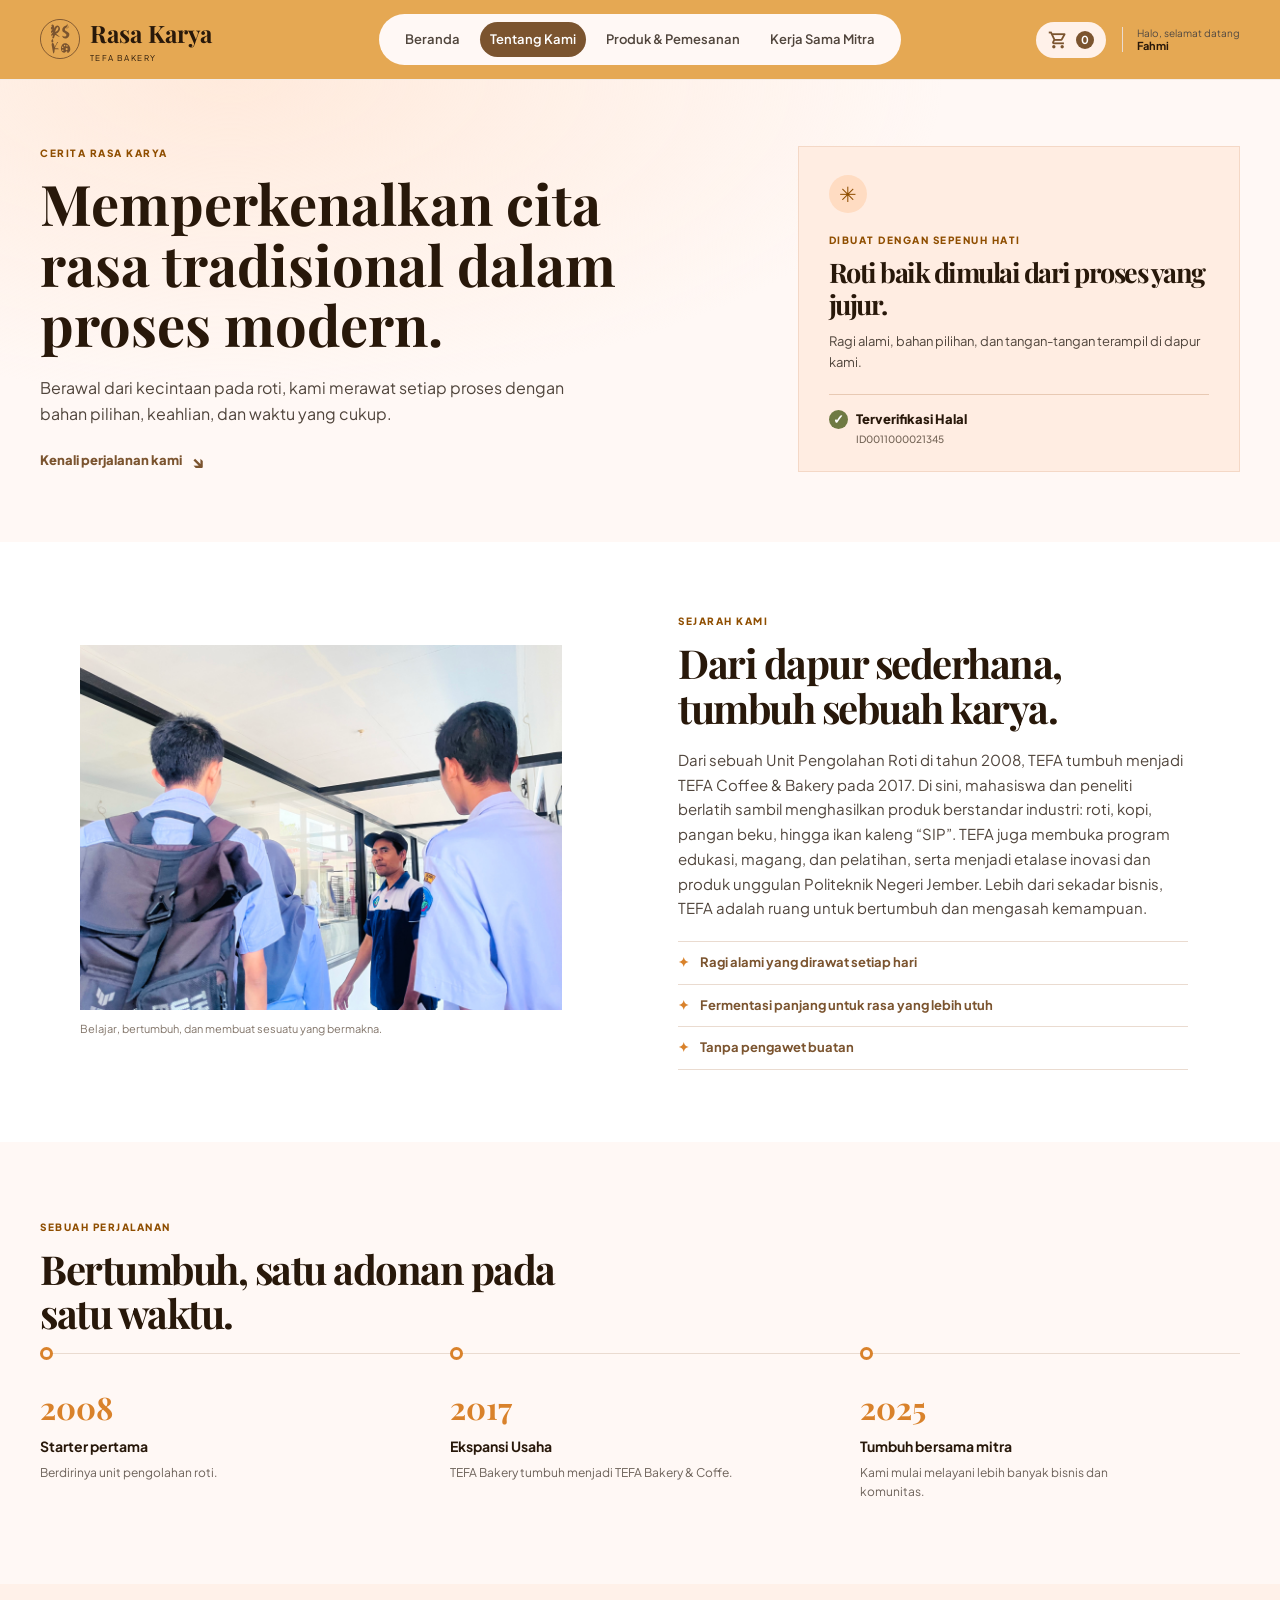
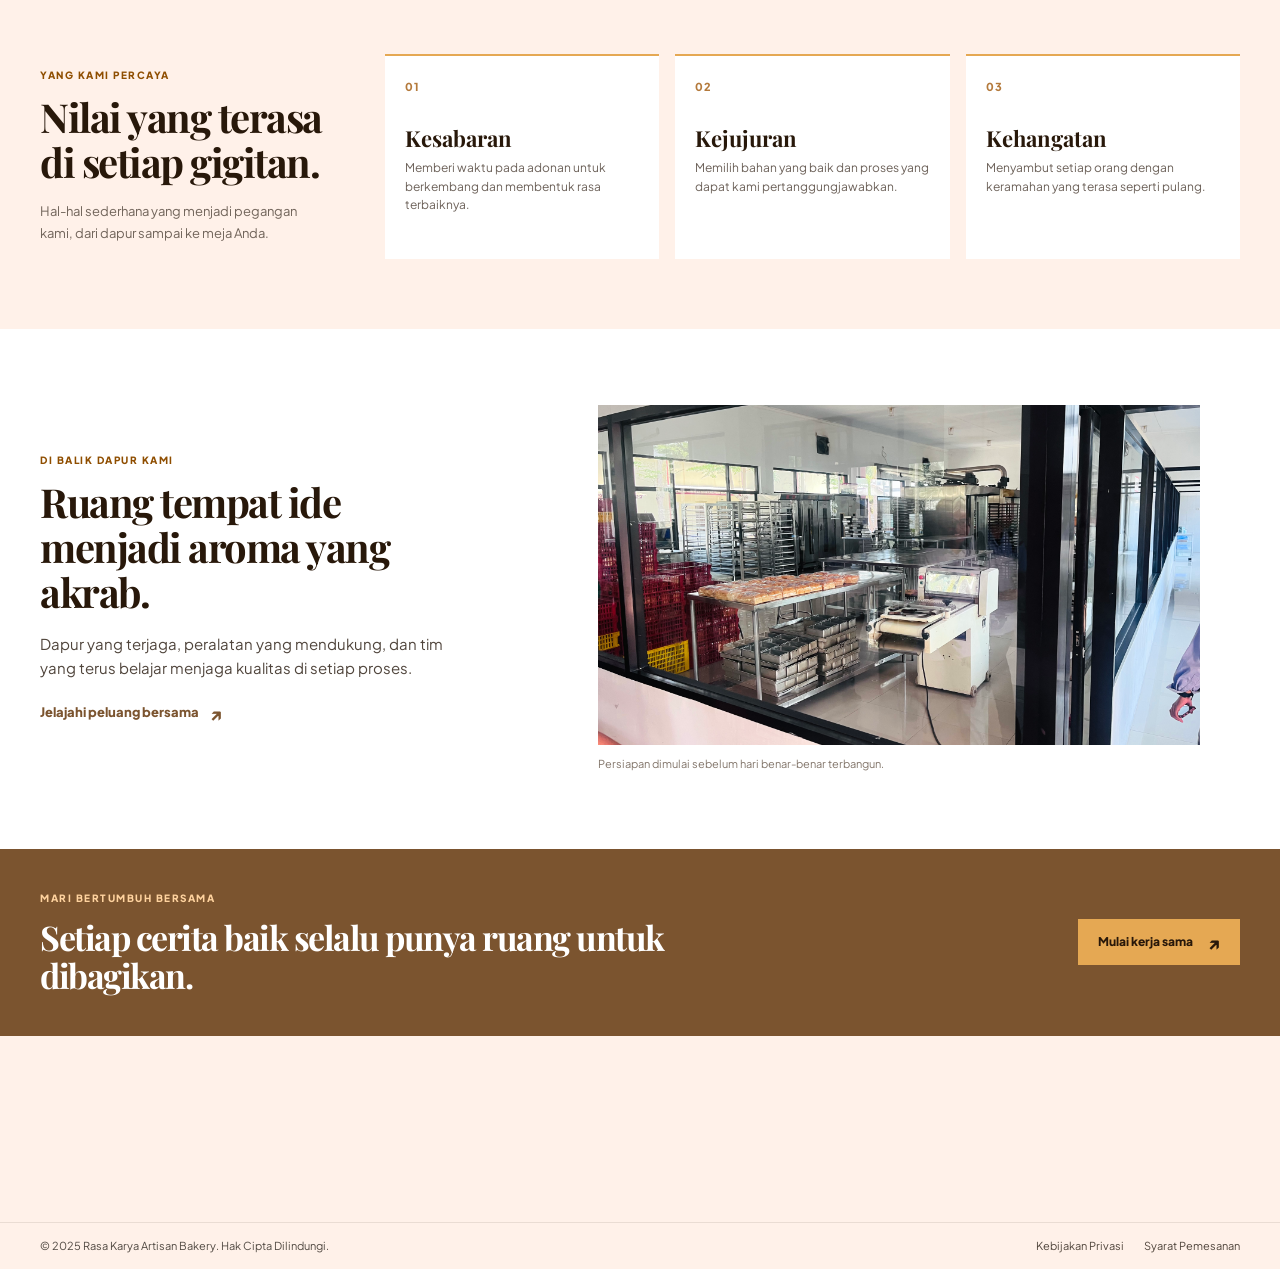
==== pages/about.html @ d1f3d7e4 "Update [AF] mengganti sejarah tentang kami" ====
<!doctype html>
<html lang="id">
  <head>
    <meta charset="UTF-8" />
    <meta name="viewport" content="width=device-width, initial-scale=1.0" />
    <title>Tentang Kami - Rasa Karya</title>

    <link rel="preconnect" href="https://fonts.googleapis.com" />
    <link rel="preconnect" href="https://fonts.gstatic.com" crossorigin />
    <link
      href="https://fonts.googleapis.com/css2?family=Manrope:wght@400;500;600;700;800&family=Playfair+Display:wght@600;700&family=Plus+Jakarta+Sans:wght@400;500;600;700;800&display=swap"
      rel="stylesheet"
    />
    <link
      rel="stylesheet"
      href="https://fonts.googleapis.com/css2?family=Material+Symbols+Outlined"
    />
    <link rel="stylesheet" href="../css/style.css" />
    <link rel="stylesheet" href="../css/about.css" />
  <link rel="stylesheet" href="../css/motion.css" />
  </head>
  <body class="about-page">
    <header class="site-header">
      <a class="brand" href="home.html" aria-label="Rasa Karya beranda">
        <span class="brand-mark">
          <img src="../assets/images/mini-logo.svg" alt="Logo Rasa Karya" />
        </span>
        <span>
          <b>Rasa Karya</b>
          <small>TEFA BAKERY</small>
        </span>
      </a>
      
      <button
        class="menu"
        type="button"
        aria-expanded="false"
        aria-controls="navigation"
      >
        Menu
      </button>

      <nav id="navigation" aria-label="Navigasi utama">
        <a href="home.html">Beranda</a>
        <a href="about.html" aria-current="page">Tentang Kami</a>
        <a href="product.html">Produk &amp; Pemesanan</a>
        <a href="partnership.html">Kerja Sama Mitra</a>
      </nav>

      <div class="header-actions">
        <a class="cart" href="product.html#cart" aria-label="Keranjang belanja">
          <span class="material-symbols-outlined" aria-hidden="true"
            >shopping_cart</span
          >
          <span id="cart-count">0</span>
        </a>

        <div class="account">
          <span>Halo, selamat datang</span>
          <a href="#beranda">Fahmi</a>
        </div>
      </div>
    </header>

    <main>
      <section class="about-intro">
        <div class="about-intro-copy">
          <p class="about-eyebrow">CERITA RASA KARYA</p>
          <h1>Memperkenalkan cita rasa tradisional dalam proses modern.</h1>
          <p class="about-lede">
            Berawal dari kecintaan pada roti, kami merawat setiap proses dengan
            bahan pilihan, keahlian, dan waktu yang cukup.
          </p>
          <a class="about-text-link" href="#perjalanan">Kenali perjalanan kami <span aria-hidden="true">↘</span></a>
        </div>
        <aside class="about-highlight">
          <span class="about-highlight-icon" aria-hidden="true">✳</span>
          <p class="about-eyebrow">DIBUAT DENGAN SEPENUH HATI</p>
          <h2>Roti baik dimulai dari proses yang jujur.</h2>
          <p>Ragi alami, bahan pilihan, dan tangan-tangan terampil di dapur kami.</p>
          <div class="about-highlight-rule"></div>
          <p class="about-halal"><span aria-hidden="true">✓</span> Terverifikasi Halal<br /><small>ID0011000021345</small></p>
        </aside>
      </section>

      <section class="about-origin">
        <figure class="about-origin-photo">
          <img src="../assets/images/about-tefa.jpg" alt="Tim Rasa Karya mengenalkan fasilitas produksi kepada pengunjung" />
          <figcaption>Belajar, bertumbuh, dan membuat sesuatu yang bermakna.</figcaption>
        </figure>
        <div class="about-origin-copy">
          <p class="about-eyebrow">SEJARAH KAMI</p>
          <h2>Dari dapur sederhana, tumbuh sebuah karya.</h2>
          <p>
            Dari sebuah Unit Pengolahan Roti di tahun 2008, TEFA tumbuh menjadi TEFA Coffee & Bakery pada 2017. Di sini, mahasiswa dan peneliti berlatih sambil menghasilkan produk berstandar industri: roti, kopi, pangan beku, hingga ikan kaleng “SIP”. TEFA juga membuka program edukasi, magang, dan pelatihan, serta menjadi etalase inovasi dan produk unggulan Politeknik Negeri Jember. Lebih dari sekadar bisnis, TEFA adalah ruang untuk bertumbuh dan mengasah kemampuan.
          <ul>
            <li>Ragi alami yang dirawat setiap hari</li>
            <li>Fermentasi panjang untuk rasa yang lebih utuh</li>
            <li>Tanpa pengawet buatan</li>
          </ul>
        </div>
      </section>

      <section class="about-journey" id="perjalanan">
        <div class="about-section-heading">
          <p class="about-eyebrow">SEBUAH PERJALANAN</p>
          <h2>Bertumbuh, satu adonan pada satu waktu.</h2>
        </div>
        <ol class="about-timeline">
          <li><b>2008</b><span class="timeline-dot" aria-hidden="true"></span><strong>Starter pertama</strong><p> Berdirinya unit pengolahan roti.</p></li>
          <li><b>2017</b><span class="timeline-dot" aria-hidden="true"></span><strong>Ekspansi Usaha</strong><p>TEFA Bakery tumbuh menjadi TEFA Bakery & Coffe.</p></li>
          <li><b>2025</b><span class="timeline-dot" aria-hidden="true"></span><strong>Tumbuh bersama mitra</strong><p>Kami mulai melayani lebih banyak bisnis dan komunitas.</p></li>
        </ol>
      </section>

      <section class="about-values">
        <div class="values-heading">
          <p class="about-eyebrow">YANG KAMI PERCAYA</p>
          <h2>Nilai yang terasa di setiap gigitan.</h2>
          <p>Hal-hal sederhana yang menjadi pegangan kami, dari dapur sampai ke meja Anda.</p>
        </div>
        <article class="value-card">
          <span aria-hidden="true">01</span>
          <h3>Kesabaran</h3>
          <p>Memberi waktu pada adonan untuk berkembang dan membentuk rasa terbaiknya.</p>
        </article>
        <article class="value-card">
          <span aria-hidden="true">02</span>
          <h3>Kejujuran</h3>
          <p>Memilih bahan yang baik dan proses yang dapat kami pertanggungjawabkan.</p>
        </article>
        <article class="value-card">
          <span aria-hidden="true">03</span>
          <h3>Kehangatan</h3>
          <p>Menyambut setiap orang dengan keramahan yang terasa seperti pulang.</p>
        </article>
      </section>

      <section class="about-facilities" aria-labelledby="about-facilities-title">
        <div class="about-facilities-copy">
          <p class="about-eyebrow">DI BALIK DAPUR KAMI</p>
          <h2 id="about-facilities-title">Ruang tempat ide menjadi aroma yang akrab.</h2>
          <p>Dapur yang terjaga, peralatan yang mendukung, dan tim yang terus belajar menjaga kualitas di setiap proses.</p>
          <a href="partnership.html" class="about-text-link">Jelajahi peluang bersama <span aria-hidden="true">↗</span></a>
        </div>
        <figure class="about-facilities-photo">
          <img src="../assets/images/landing-page.jpg" alt="Area produksi roti dengan oven dan rak pemanggangan" loading="lazy" />
          <figcaption>Persiapan dimulai sebelum hari benar-benar terbangun.</figcaption>
        </figure>
      </section>

      <section class="about-cta">
        <div>
          <p class="about-eyebrow">MARI BERTUMBUH BERSAMA</p>
          <h2>Setiap cerita baik selalu punya ruang untuk dibagikan.</h2>
        </div>
        <a href="partnership.html" class="about-cta-link">Mulai kerja sama <span aria-hidden="true">↗</span></a>
      </section>
    </main>

    <footer class="footer home-footer">
      <div class="shell footer-grid">
        <div>
          <a class="brand" href="home.html#beranda">
            <span class="brand-mark"><img src="../assets/images/mini-logo.svg" alt=""></span>
            <b>Rasa Karya</b>
          </a>
          <p>Kelezatan murni dari ragi alami, tepung batu pilihan, dan tradisi memanggang artisan dengan dedikasi penuh di setiap fajar.</p>
          <span class="halal-note">◉ Terverifikasi Halal ID0011000021345</span>
        </div>
        <div>
          <b>Tautan Cepat</b>
          <a href="home.html#beranda">Beranda Utama</a>
          <a href="about.html">Kisah &amp; Filosofi Ragi</a>
          <a href="product.html">Katalog Roti &amp; Pre-Order</a>
          <a href="partnership.html">Kemitraan Hotel &amp; Cafe</a>
        </div>
        <div>
          <b>Jadwal Panggang &amp; Toko</b>
          <span>Selasa - Jumat: 07.00 - 18.00 WIB</span>
          <span>Sabtu - Minggu: 06.30 - 16.00 WIB</span>
          <span class="closed-note">Senin: Tutup Pemeliharaan Starter</span>
        </div>
        <div>
          <b>Lokasi &amp; Kontak</b>
          <span>Jl. Cikini Raya No. 42, Menteng, Jakarta Pusat</span>
          <a href="tel:+622131924890">+62 21 3192 4890</a>
          <a href="mailto:halo@rasakarya.id">halo@rasakarya.id</a>
        </div>
      </div>
      <div class="shell copyright">
        <span>© 2025 Rasa Karya Artisan Bakery. Hak Cipta Dilindungi.</span>
        <span><a href="#privasi">Kebijakan Privasi</a><a href="#syarat">Syarat Pemesanan</a></span>
      </div>
    </footer>
    <script src="../js/reveal.js"></script>
  <script src="../js/script.js"></script>
  </body>
</html>
---- css/style.css ----
:root {
  --brown:#7B542F;
  --ink:#28180a;
  --orange:#d9822b;
  --cream:#fff8f5;
  --blush:#fff1e9;
  --gold:#E5A853;
  --text:#50453c;
  --text-tertiary:#514942;
  --line:#eadbd0;
  --text-nav:#50453C
}
* {
  box-sizing:border-box
}
:where(a, button, input, textarea, select):focus-visible {
  outline:3px solid var(--orange);
  outline-offset:3px
}
.form-message {
  margin:10px 0 0;
  font-size:13px;
  font-weight:700
}
.form-message[data-state="success"] { color:#315b2c }
.form-message[data-state="error"] { color:#8f2f1f }
html {
  scroll-behavior:smooth
}
body {
  margin:0;
  background:#fff;
  color:var(--text);
  font:15px/1.6 "Plus Jakarta Sans",sans-serif
}
.shell {
  max-width:1280px;
  margin:auto;
  padding-left:40px;
  padding-right:40px
}
.site-header {
  height:80px;
  margin:auto;
  padding:0 40px;
  display:grid;
  grid-template-columns:1fr auto 1fr;
  align-items:center;
  gap:24px;
  background:var(--gold);
  position:sticky;
  top:0;
  z-index:10;
  border-bottom:1px solid #f4ece6
}
.header-actions {
  display:flex;
  align-items:center;
  gap:16px;
  margin-left:auto
}
.account {
  display:flex;
  flex-direction:column;
  line-height:1.2;
  color:var(--text);
  font-size:11px;
  padding-left:14px;
  border-left:1px solid var(--line)
}
.account span {
  color:var(--text-tertiary);
  font-size:10px
}
.account a {
  color:var(--ink);
  font-weight:700;
  text-decoration:none
}
.account a:hover {
  color:var(--orange)
}
.brand {
  display:flex;
  align-items:center;
  gap:10px;
  color:var(--ink);
  text-decoration:none;
  line-height:1
}
.brand b {
  font:700 24px "Playfair Display",serif
}
.brand small {
  display:block;
  font-size:8px;
  letter-spacing:1.4px;
  margin-top:5px
}
.brand-mark img {
  width:40px;
  height:40px;
  object-fit:cover
}
nav {
  display:flex;
  justify-content:center;
  gap:10px
}
.site-header > nav {
  justify-self:center
}
.site-header > .header-actions {
  justify-self:end
}
nav a {
  color:var(--text);
  text-decoration:none;
  font-weight:600;
  font-size:13px;
  padding:7px 10px;
  border-radius:20px
}
.material-symbols-outlined {
  display:inline-block;
  width:auto;
  flex:0 0 auto;
  font-size:20px;
  line-height:1;
  font-variation-settings:
  'FILL' 0,
  'wght' 500,
  'GRAD' 0,
  'opsz' 24
}
nav a:hover,
nav a[aria-current="page"],
.text-link:hover {
  color:var(--orange)
}
nav a[aria-current="page"] {
  background:var(--brown);
  color:#fff !important
}
#navigation{
  background:var(--cream);
  color:var(--text-nav);
  padding:8px 16px;
  border-radius:999px
}
.cart {
  display:inline-flex;
  align-items:center;
  gap:8px;
  width:fit-content;
  background:var(--blush);
  color:var(--brown);
  padding:8px 12px;
  border-radius:999px;
  text-decoration:none;
  font-size:12px;
  font-weight:700
}
.cart span#cart-count {
  background:var(--brown);
  color:#fff;
  border-radius:999px;
  min-width:18px;
  height:18px;
  padding:0 5px;
  display:inline-grid;
  place-items:center;
  font-size:11px;
  line-height:1
}
.menu {
  display:none
}
.hero {
  min-height:524px;
  display:grid;
  grid-template-columns:1.25fr .9fr;
  gap:30px;
  align-items:center;
  padding-top:54px;
  padding-bottom:40px;
  /* Soft warmth keeps the hero focal point on the first message. */
  background:radial-gradient(circle at 24% 20%,#ffeadc 0,transparent 36%)
}
.overline {
  font-size:11px;
  font-weight:800;
  letter-spacing:1.7px;
  color:#8f4e00;
  margin:0 0 12px
}
.hero h1,h2 {
  color:var(--ink);
  font:700 clamp(38px,5vw,64px)/1.08 "Playfair Display",serif;
  letter-spacing:-1.5px;
  margin:0
}
.hero h1 em {
  color:var(--orange);
  font-style:italic
}
.lede {
  max-width:565px;
  font-size:16px;
  line-height:1.7;
  margin:20px 0 24px
}
.actions {
  display:flex;
  align-items:center;
  gap:24px
}
.button {
  display:inline-block;
  text-decoration:none;
  border:0;
  cursor:pointer;
  font:700 14px "Plus Jakarta Sans"
}
.primary {
  padding:14px 25px;
  border-radius:5px;
  background:var(--orange);
  color:white;
  box-shadow:0 4px 14px #d9822b55
}
.primary:hover {
  background:#b96112
}
.text-link {
  color:var(--brown);
  font-weight:700;
  text-decoration:none
}
.micro {
  font-size:12px;
  margin-top:24px;
  color:#82756a
}
.hero-visual {
  height:460px;
  width:530px;
  position:relative;
}
.hero-visual img {
  width:100%;
  height:100%;
  object-fit:cover;
  border-radius:12px;
  filter:saturate(.9)
}
.hero-visual:after {
  content:"";
  position:absolute;
  inset:0;
  background:linear-gradient(135deg,transparent 50%,#28180a55)
}
.hero-visual aside {
  position:absolute;
  z-index:1;
  right:-18px;
  bottom:22px;
  width:188px;
  padding:15px;
  background:#fff;
  box-shadow:0 12px 32px #2c1a0e24
}
.hero-visual aside span {
  font-size:9px;
  letter-spacing:1px;
  color:#8f4e00
}
.hero-visual aside strong {
  display:block;
  font:700 30px "Playfair Display";
  color:var(--ink)
}
.hero-visual aside p {
  font-size:11px;
  line-height:1.4;
  margin:4px 0
}
.stats {
  display:grid;
  grid-template-columns:repeat(4,1fr);
  gap:20px;
  padding-top:40px;
  padding-bottom:40px
}
.stats article {
  background:var(--cream);
  padding:20px;
  border-radius:8px;
  border-top:2px solid var(--gold)
}
.stats strong {
  display:block;
  color:var(--brown);
  font:700 34px/1 "Plus Jakarta Sans";
}
.stats b {
  display:block;
  color:var(--ink);
  margin:9px 0 3px
}
.stats p {
  font-size:12px;
  line-height:1.5;
  margin:0
}
.collection {
  padding-top:55px;
  padding-bottom:72px
}
.section-head {
  display:flex;
  justify-content:space-between;
  align-items:end;
  gap:30px;
  margin-bottom:26px
}
.section-head h2,.story h2,.partner h2 {
  font-size:40px
}
.section-head p:not(.overline) {
  max-width:555px;
  margin:9px 0 0
}
.products {
  display:grid;
  grid-template-columns:repeat(3,1fr);
  gap:24px
}
.product {
  border:1px solid var(--line);
  background:#fff;
  border-radius:12px;
  overflow:hidden
}
.product img {
  width:100%;
  height:270px;
  object-fit:cover;
  display:block
}
.product>div {
  padding:20px
}
.product span {
  font-size:10px;
  font-weight:800;
  letter-spacing:1px;
  color:#8f4e00
}
.product h3 {
  font:700 24px/1.15 "Playfair Display";
  color:var(--ink);
  margin:6px 0
}
.product p {
  font-size:13px;
  min-height:43px;
  margin:0
}
.product footer {
  display:flex;
  align-items:center;
  justify-content:space-between;
  padding-top:18px;
  margin-top:16px;
  border-top:1px solid var(--line);
  color:var(--brown)
}
.product button {
  min-height:44px;
  color:var(--brown);
  background:transparent;
  border:1px solid var(--brown);
  padding:7px 11px;
  font:700 12px "Plus Jakarta Sans";
  cursor:pointer
}
.product button:hover {
  background:var(--brown);
  color:#fff
}
.story {
  display:grid;
  grid-template-columns:1fr 1fr;
  padding-top:40px;
  padding-bottom:40px;
  background:var(--cream)
}
.story-copy {
  padding:54px 60px
}
.story-copy h2 {
  margin-bottom:18px
}
.story ul {
  list-style:"✦  ";
  padding-left:19px;
  font-size:13px;
  color:var(--brown);
  margin:22px 0
}
.story img {
  width:100%;
  height:492px;
  object-fit:cover;
  border-radius:12px
}
.partner {
  background:var(--brown);
  color:#ffeadc
}
.partner-inner {
  min-height:373px;
  display:flex;
  align-items:center;
  justify-content:space-between;
  gap:40px;
  padding-top:45px;
  padding-bottom:45px
}
.partner h2 {
  color:#fff;
  max-width:660px
}
.partner p {
  max-width:670px
}
.partner dl {
  display:flex;
  gap:28px
}
.partner dl div {
  border-left:1px solid #ffffff55;
  padding-left:16px;
  min-width:120px
}
.partner dt {
  font:700 34px "Playfair Display";
  color:var(--gold)
}
.partner dd {
  font-size:12px;
  margin:0
}
.footer {
  background:#28180a;
  color:#d4c3b7;
  padding:40px 0 15px
}
.footer-grid {
  display:grid;
  grid-template-columns:2fr 1fr 1fr;
  gap:35px
}
.footer .brand {
  color:#fff
}
.footer p {
  max-width:300px;
  font-size:13px
}
.footer-grid>div:not(:first-child) {
  display:flex;
  flex-direction:column;
  gap:7px
}
.footer-grid>div>b {
  color:#fff;
  margin-bottom:5px
}
.footer a {
  color:#d4c3b7;
  text-decoration:none;
  font-size:13px
}
.copyright {
  border-top:1px solid #ffffff18;
  margin-top:28px;
  padding-top:14px;
  font-size:11px
}
#toast {
  position:fixed;
  right:20px;
  bottom:20px;
  padding:12px 16px;
  background:var(--ink);
  color:#fff;
  opacity:0;
  transform:translateY(10px);
  transition:.2s;
  pointer-events:none
}
#toast.show {
  opacity:1;
  transform:none
}
@media(max-width:800px) {
  .site-header > nav,
  .site-header > .header-actions {
    justify-self:auto
  }
  .shell {
    padding-left:20px;
    padding-right:20px
  }
  .site-header {
    height:64px;
    padding:0 20px;
    display:flex
  }
  .brand b {
    font-size:20px
  }
  nav {
    display:none;
    position:absolute;
    top:64px;
    left:0;
    right:0;
    padding:18px 20px;
    background:#fff;
    border-bottom:1px solid var(--line);
    flex-direction:column
  }
  .menu {
    display:block;
    min-width:44px;
    min-height:44px;
    margin-left:auto;
    background:none;
    border:0;
    font:700 12px "Plus Jakarta Sans";
    color:var(--brown)
  }
  .menu[aria-expanded="true"] + nav {
    display:flex
  }
  .header-actions {
    gap:8px
  }
  .account {
    display:none
  }
  .cart {
    display:inline-flex;
    padding:8px
  }
  .hero {
    grid-template-columns:1fr;
    padding-top:48px
  }
  .hero h1 {
    font-size:44px
  }
  .hero-visual {
    width:100%;
    height:340px
  }
  .stats,.products {
    grid-template-columns:1fr 1fr
  }
  .section-head {
    display:block
  }
  .section-head>a {
    display:inline-block;
    margin-top:16px
  }
  .story {
    grid-template-columns:1fr
  }
  .story-copy {
    padding:40px 25px
  }
  .story img {
    height:330px
  }
  .partner-inner {
    display:block
  }
  .partner dl {
    margin-top:30px
  }
  .footer-grid {
    grid-template-columns:1fr;
    gap:28px
  }
}
@media(max-width:500px) {
  .stats,.products {
    grid-template-columns:1fr
  }
  .actions {
    align-items:flex-start;
    flex-direction:column;
    gap:13px
  }
  .hero-visual aside {
    right:10px
  }
  .section-head h2,.story h2,.partner h2 {
    font-size:34px
  }
  .partner dl {
    gap:15px
  }
}

.home-page {
  background:var(--cream)
}
.home-page .hero {
  min-height:360px;
  grid-template-columns:1.15fr .85fr;
  gap:40px;
  padding-top:38px;
  padding-bottom:38px;
  background:radial-gradient(circle at 20% 45%,#fff0e7 0,transparent 52%)
}
.trust-badges {
  display:flex;
  flex-wrap:wrap;
  gap:7px;
  margin-bottom:18px
}
.trust-badges > span {
  display:inline-flex;
  align-items:center;
  gap:5px;
  padding:4px 10px;
  border-radius:999px;
  background:#fff1e9;
  color:#6d3a00;
  font-size:10px;
  font-weight:700;
  line-height:1.35
}
.trust-badges .material-symbols-outlined {
  font-size:12px
}
.home-page .hero h1 {
  font-size:clamp(38px,4vw,52px);
  line-height:1.04;
  letter-spacing:0
}
.home-page .hero h1 em {
  color:var(--brown)
}
.home-page .lede {
  max-width:570px;
  margin:16px 0 0;
  font-size:14px;
  line-height:1.65
}
.home-page .hero-visual {
  display:grid;
  place-items:center;
  width:100%;
  height:290px;
  border-radius:18px;
  background:#fff;
  overflow:hidden
}
.home-page .hero-visual img {
  object-fit:contain;
  border-radius:inherit;
  filter:none
}
.home-page .hero-visual:after {
  display:none
}
.bake-schedule {
  display:flex;
  align-items:center;
  justify-content:space-between;
  gap:24px;
  padding:14px max(40px,calc((100% - 1200px) / 2));
  background:#fff1e9
}
.schedule-intro {
  display:flex;
  align-items:center;
  gap:10px;
  flex:0 0 auto;
  color:var(--ink)
}
.schedule-intro > .material-symbols-outlined {
  display:grid;
  place-items:center;
  width:30px;
  height:30px;
  border-radius:50%;
  background:var(--brown);
  color:#fff;
  font-size:16px
}
.schedule-intro b,
.schedule-intro small {
  display:block
}
.schedule-intro b {
  font-size:12px
}
.schedule-intro small {
  color:var(--text-tertiary);
  font-size:10px
}
.bake-schedule ul {
  display:flex;
  flex-wrap:wrap;
  justify-content:flex-end;
  gap:8px;
  margin:0;
  padding:0;
  list-style:none
}
.bake-schedule li {
  display:flex;
  align-items:center;
  gap:7px;
  padding:7px 12px;
  border-radius:999px;
  background:#fffaf7;
  color:var(--text);
  font-size:10px;
  white-space:nowrap
}
.bake-schedule li b {
  color:var(--brown)
}
.home-page .collection {
  padding-top:28px;
  padding-bottom:42px
}
.home-page .section-head {
  align-items:center;
  margin-bottom:18px
}
.home-page .section-head h2 {
  font-size:32px;
  letter-spacing:0
}
.home-page .section-head p:not(.overline) {
  max-width:720px;
  margin-top:5px;
  font-size:13px;
  line-height:1.5
}
.home-page .section-head > a {
  flex:0 0 auto;
  padding:8px 13px;
  border-radius:999px;
  background:#fff;
  box-shadow:0 2px 6px #28180a1c;
  font-size:12px
}
.home-page .products {
  gap:24px
}
.home-page .product {
  border:0;
  border-radius:12px;
  box-shadow:0 2px 5px #28180a30
}
.home-page .product img {
  height:230px
}
.home-page .product > div {
  padding:16px 18px 18px
}
.home-page .product h3 {
  font-size:21px
}
.home-page .product p {
  min-height:48px;
  font-size:12px
}
.home-page .product footer {
  padding-top:12px;
  margin-top:12px
}
.home-page .stats {
  max-width:none;
  margin:0;
  padding:32px max(40px,calc((100% - 1120px) / 2));
  gap:24px;
  background:#ffeadc
}
.home-page .stats article {
  display:flex;
  min-height:160px;
  flex-direction:column;
  align-items:center;
  justify-content:center;
  padding:16px;
  border:0;
  border-radius:14px;
  background:#fff8f5;
  text-align:center
}
.home-page .stats article > .material-symbols-outlined {
  color:var(--brown);
  font-size:22px
}
.home-page .stats strong {
  margin-top:5px;
  font-size:32px
}
.home-page .stats b {
  margin:4px 0
}
.home-page .stats p {
  max-width:240px;
  font-size:11px
}
.home-page .story {
  max-width:1120px;
  min-height:420px;
  margin:34px auto 36px;
  padding:0;
  grid-template-columns:1fr 1fr;
  align-items:stretch;
  overflow:hidden;
  border-radius:16px;
  background:#fff1e9
}
.home-page .story-copy {
  align-self:center;
  padding:36px 40px
}
.home-page .story-copy h2 {
  margin-bottom:12px;
  font-size:34px;
  line-height:1.15;
  letter-spacing:0
}
.home-page .story-copy > p:not(.overline) {
  font-size:12px;
  line-height:1.6
}
.home-page .story ul {
  list-style:none;
  padding:0;
  margin:16px 0;
  color:var(--ink)
}
.home-page .story li {
  position:relative;
  margin:8px 0;
  padding-left:20px;
  font-size:11px;
  line-height:1.5
}
.home-page .story li:before {
  content:"check_circle";
  position:absolute;
  left:0;
  top:0;
  color:var(--brown);
  font:16px/1 "Material Symbols Outlined"
}
.home-page .story img {
  height:100%;
  min-height:420px;
  border-radius:0
}
.home-page .partner {
  padding:0 40px 46px;
  background:transparent
}
.home-page .partner-inner {
  position:relative;
  max-width:1120px;
  min-height:320px;
  margin:0 auto;
  padding:38px 40px;
  overflow:hidden;
  border-radius:16px;
  background:var(--brown);
  box-shadow:0 8px 18px #28180a24
}
.home-page .partner-inner > div:first-child {
  max-width:670px
}
.home-page .partner .overline {
  color:#ffdcc2
}
.home-page .partner h2 {
  font-size:32px;
  line-height:1.2;
  letter-spacing:0
}
.home-page .partner p:not(.overline) {
  font-size:12px;
  line-height:1.6
}
.home-page .partner .primary {
  padding:11px 18px;
  border-radius:999px;
  background:#fea047;
  color:var(--ink);
  box-shadow:none;
  font-size:12px
}
.home-page .partner dl {
  position:relative;
  z-index:1
}
.footer.home-footer {
  padding:38px 0 14px;
  background:#fff1e9;
  color:var(--text)
}
.footer.home-footer .footer-grid {
  grid-template-columns:1.7fr 1.1fr 1.35fr 1.3fr;
  gap:28px
}
.footer.home-footer .brand {
  color:var(--ink)
}
.footer.home-footer .brand b {
  font-size:20px
}
.footer.home-footer .brand-mark img {
  width:24px;
  height:24px
}
.footer.home-footer p,
.footer.home-footer a,
.footer.home-footer .footer-grid span {
  font-size:11px;
  line-height:1.6
}
.footer.home-footer .footer-grid > div:not(:first-child) {
  gap:5px
}
.footer.home-footer .footer-grid > div > b {
  color:var(--ink)
}
.footer.home-footer a {
  color:var(--text)
}
.halal-note,
.closed-note {
  color:#8f4e00
}
.footer.home-footer .copyright {
  display:flex;
  align-items:center;
  justify-content:space-between;
  gap:18px;
  border-color:#28180a18;
  color:var(--text-tertiary)
}
.footer.home-footer .copyright > span:last-child {
  display:flex;
  gap:20px
}

@media(max-width:900px) {
  .home-page .hero {
    min-height:0;
    padding-top:32px;
    padding-bottom:32px
  }
  .home-page .hero-visual {
    height:250px
  }
  .home-page .hero {
    grid-template-columns:1fr 0.85fr;
    gap:22px
  }
  .home-page .shell {
    padding-left:24px;
    padding-right:24px
  }
  .bake-schedule {
    padding-right:24px;
    padding-left:24px
  }
  .home-page .stats {
    padding-right:24px;
    padding-left:24px
  }
  .home-page .story {
    margin-right:24px;
    margin-left:24px
  }
  .home-page .partner {
    padding-right:24px;
    padding-left:24px
  }
  .footer.home-footer .footer-grid {
    grid-template-columns:repeat(2,minmax(0,1fr))
  }
}
@media(max-width:700px) {
  .home-page .hero {
    grid-template-columns:1fr;
    padding-top:32px
  }
  .home-page .hero-visual {
    height:260px
  }
  .bake-schedule {
    align-items:flex-start;
    flex-direction:column
  }
  .bake-schedule ul {
    justify-content:flex-start
  }
  .home-page .products {
    grid-template-columns:repeat(2,minmax(0,1fr))
  }
  .home-page .product img {
    height:190px
  }
  .home-page .story {
    grid-template-columns:1fr
  }
  .home-page .story img {
    min-height:300px;
    height:300px
  }
  .home-page .partner-inner {
    display:block
  }
  .home-page .partner dl {
    margin-top:24px
  }
}
@media(max-width:500px) {
  .home-page .hero h1 {
    font-size:38px
  }
  .home-page .products,
  .home-page .stats {
    grid-template-columns:1fr
  }
  .home-page .section-head h2 {
    font-size:28px
  }
  .home-page .section-head > a {
    margin-top:12px
  }
  .home-page .story-copy {
    padding:30px 24px
  }
  .home-page .partner-inner {
    padding:30px 24px
  }
  .home-page .partner h2 {
    font-size:27px
  }
  .footer.home-footer .footer-grid {
    grid-template-columns:1fr
  }
  .footer.home-footer .copyright {
    align-items:flex-start;
    flex-direction:column
  }
}
---- css/about.css ----
.about-page {
  --cream: #fff8f5;
  --content-width: 1200px;
  margin: 0;
  color: var(--text);
  background: var(--cream);
  font: 15px/1.65 'Plus Jakarta Sans', sans-serif;
}

.about-page *::before,
.about-page *::after {
  box-sizing: border-box;
}

.about-page h1,
.about-page h2,
.about-page h3,
.about-page p,
.about-page ul,
.about-page ol,
.about-page figure {
  margin-top: 0;
}

.about-page h1,
.about-page h2,
.about-page h3 {
  color: var(--ink);
  font-family: 'Playfair Display', serif;
}

.about-intro,
.about-origin,
.about-journey,
.about-values,
.about-facilities,
.about-cta {
  padding-right: max(24px, calc((100% - var(--content-width)) / 2));
  padding-left: max(24px, calc((100% - var(--content-width)) / 2));
}

.about-intro {
  display: grid;
  grid-template-columns: minmax(0, 1.15fr) minmax(300px, .75fr);
  align-items: center;
  gap: 80px;
  min-height: 430px;
  padding-top: 66px;
  padding-bottom: 70px;
  background: radial-gradient(ellipse at 18% 0, #ffeadc 0, transparent 48%), var(--cream);
}

.about-intro-copy {
  max-width: 680px;
}

.about-eyebrow {
  margin-bottom: 13px;
  color: #8f4e00;
  font-size: 10px;
  font-weight: 800;
  letter-spacing: 1.5px;
  line-height: 1.4;
}

.about-intro h1 {
  max-width: 710px;
  margin-bottom: 20px;
  font-size: 56px;
  line-height: 1.08;
}

.about-lede {
  max-width: 560px;
  margin-bottom: 20px;
  font-size: 16px;
}

.about-text-link {
  display: inline-flex;
  align-items: center;
  gap: 10px;
  color: var(--brown);
  font-size: 13px;
  font-weight: 800;
  text-decoration: none;
}

.about-text-link span,
.about-cta-link span {
  font-size: 18px;
  line-height: 1;
}

.about-text-link:hover {
  color: var(--orange);
}

.about-highlight {
  padding: 28px 30px 24px;
  background: #ffede2;
  border: 1px solid #f4d8c6;
}

.about-highlight-icon {
  display: grid;
  width: 38px;
  height: 38px;
  margin-bottom: 20px;
  place-items: center;
  color: #8f4e00;
  background: #ffdcc2;
  border-radius: 50%;
  font-size: 21px;
}

.about-highlight .about-eyebrow {
  margin-bottom: 9px;
}

.about-highlight h2 {
  margin-bottom: 10px;
  font-size: 27px;
  line-height: 1.2;
}

.about-highlight > p:not(.about-eyebrow) {
  margin-bottom: 0;
  font-size: 13px;
}

.about-highlight-rule {
  height: 1px;
  margin: 20px 0 15px;
  background: #e8c9b3;
}

.about-highlight .about-halal {
  position: relative;
  padding-left: 27px;
  color: var(--ink);
  font-size: 12px;
  font-weight: 800;
  line-height: 1.45;
}

.about-halal > span {
  position: absolute;
  left: 0;
  top: 0;
  display: grid;
  width: 19px;
  height: 19px;
  place-items: center;
  color: #fff;
  background: #6f7a43;
  border-radius: 50%;
}

.about-halal small {
  color: #746456;
  font-size: 10px;
  font-weight: 500;
}

.about-origin {
  display: grid;
  grid-template-columns: 1fr 1fr;
  align-items: center;
  gap: 76px;
  padding-top: 72px;
  padding-bottom: 72px;
  background: #fff;
}

.about-origin-photo,
.about-facilities-photo {
  position: relative;
  margin-bottom: 0;
}

.about-origin-photo img {
  display: block;
  width: 100%;
  height: 365px;
  object-fit: cover;
  object-position: center 54%;
}

.about-origin-photo figcaption,
.about-facilities-photo figcaption {
  padding-top: 10px;
  color: #82756a;
  font-size: 11px;
}

.about-origin-copy {
  max-width: 510px;
}

.about-origin h2,
.about-journey h2,
.about-values h2,
.about-facilities h2,
.about-cta h2 {
  margin-bottom: 17px;
  font-size: 40px;
  line-height: 1.12;
}

.about-origin-copy > p:not(.about-eyebrow) {
  margin-bottom: 18px;
}

.about-origin ul {
  margin: 20px 0 0;
  padding: 0;
  list-style: none;
  border-top: 1px solid var(--line);
}

.about-origin li {
  padding: 10px 0;
  color: var(--brown);
  font-size: 13px;
  font-weight: 700;
  border-bottom: 1px solid var(--line);
}

.about-origin li::before {
  margin-right: 11px;
  color: var(--orange);
  content: '✦';
}

.about-journey {
  padding-top: 78px;
  padding-bottom: 82px;
}

.about-section-heading {
  max-width: 570px;
}

.about-timeline {
  display: grid;
  grid-template-columns: repeat(3, minmax(0, 1fr));
  gap: 30px;
  margin: 40px 0 0;
  padding: 25px 0 0;
  list-style: none;
  border-top: 1px solid var(--line);
}

.about-timeline li {
  position: relative;
  display: flex;
  min-width: 0;
  flex-direction: column;
  align-items: flex-start;
  padding-top: 13px;
}

.about-timeline li > b {
  margin-bottom: 12px;
  color: var(--orange);
  font: 700 31px/1 'Playfair Display', serif;
}

.timeline-dot {
  position: absolute;
  top: -32px;
  left: 0;
  width: 13px;
  height: 13px;
  background: #fff8f5;
  border: 3px solid var(--orange);
  border-radius: 50%;
}

.about-timeline strong {
  margin-bottom: 5px;
  color: var(--ink);
  font-size: 14px;
}

.about-timeline p {
  max-width: 300px;
  margin-bottom: 0;
  color: #6d625a;
  font-size: 12px;
  line-height: 1.6;
}

.about-values {
  display: grid;
  grid-template-columns: 1.2fr repeat(3, minmax(0, 1fr));
  gap: 16px;
  align-items: stretch;
  padding-top: 70px;
  padding-bottom: 70px;
  background: var(--blush);
}

.values-heading {
  align-self: center;
  padding-right: 18px;
}

.values-heading h2 {
  max-width: 290px;
}

.values-heading > p:last-child {
  max-width: 290px;
  margin-bottom: 0;
  color: #71645a;
  font-size: 13px;
}

.value-card {
  min-height: 205px;
  padding: 22px 20px;
  background: #fff;
  border-top: 2px solid var(--gold);
}

.value-card > span {
  display: block;
  margin-bottom: 30px;
  color: #b47a3c;
  font-size: 11px;
  font-weight: 800;
  letter-spacing: 1px;
}

.value-card h3 {
  margin-bottom: 8px;
  font-size: 22px;
  line-height: 1.15;
}

.value-card p {
  margin-bottom: 0;
  color: #6d625a;
  font-size: 12px;
  line-height: 1.55;
}

.about-facilities {
  display: grid;
  grid-template-columns: .8fr 1.2fr;
  align-items: center;
  gap: 64px;
  padding-top: 76px;
  padding-bottom: 76px;
  background: #fff;
}

.about-facilities-copy {
  max-width: 430px;
}

.about-facilities-copy > p:not(.about-eyebrow) {
  margin-bottom: 18px;
}

.about-facilities-photo img {
  display: block;
  width: 100%;
  height: 340px;
  object-fit: cover;
  object-position: center 65%;
}

.about-cta {
  display: flex;
  align-items: center;
  justify-content: space-between;
  gap: 36px;
  padding-top: 42px;
  padding-bottom: 42px;
  color: #ffeadc;
  background: var(--brown);
}

.about-cta .about-eyebrow {
  color: #ffd39f;
}

.about-cta h2 {
  max-width: 650px;
  margin-bottom: 0;
  color: #fff;
  font-size: 34px;
}

.about-cta-link {
  display: inline-flex;
  min-height: 46px;
  align-items: center;
  justify-content: center;
  gap: 14px;
  flex: 0 0 auto;
  padding: 0 20px;
  color: var(--ink);
  background: var(--gold);
  font-size: 12px;
  font-weight: 800;
  text-decoration: none;
}

.about-cta-link:hover {
  background: #f0bf74;
}

.about-footer {
  display: grid;
  grid-template-columns: 2fr 1fr 1fr;
  gap: 50px;
  padding: 42px max(24px, calc((100% - var(--content-width)) / 2)) 26px;
  color: #d4c3b7;
  background: var(--ink);
}

.about-footer h3 {
  margin-bottom: 12px;
  color: #fff;
  font-size: 23px;
  line-height: 1.15;
}

.about-footer p {
  max-width: 320px;
  margin-bottom: 11px;
  font-size: 12px;
}

.about-footer a {
  display: block;
  margin: 7px 0;
  color: #d4c3b7;
  font-size: 12px;
}

@media (max-width: 900px) {
  .about-page .menu {
    display: block;
    min-width: 44px;
    min-height: 44px;
    margin-left: auto;
    color: var(--brown);
    background: none;
    border: 0;
    font: 700 12px 'Plus Jakarta Sans';
  }

  .about-page .menu[aria-expanded='true'] + nav {
    display: flex;
  }

  .about-intro {
    grid-template-columns: minmax(0, 1.1fr) minmax(260px, .9fr);
    gap: 34px;
  }

  .about-intro h1 {
    font-size: 46px;
  }

  .about-origin,
  .about-journey,
  .about-values,
  .about-facilities,
  .about-cta {
    padding-right: 28px;
    padding-left: 28px;
  }

  .about-values {
    grid-template-columns: repeat(3, minmax(0, 1fr));
  }

  .values-heading {
    grid-column: 1 / -1;
  }

  .values-heading h2,
  .values-heading > p:last-child {
    max-width: 520px;
  }

  .about-footer {
    grid-template-columns: 1.5fr 1fr;
  }

  .about-footer section:first-child {
    grid-column: 1 / -1;
  }
}

@media (max-width: 650px) {
  .about-intro {
    grid-template-columns: 1fr;
    gap: 32px;
    min-height: auto;
    padding: 54px 24px 48px;
  }

  .about-intro h1 {
    font-size: 39px;
  }

  .about-lede {
    font-size: 15px;
  }

  .about-highlight {
    padding: 22px;
  }

  .about-origin,
  .about-facilities {
    grid-template-columns: 1fr;
    gap: 30px;
    padding: 48px 24px;
  }

  .about-origin-photo img {
    height: 270px;
  }

  .about-origin h2,
  .about-journey h2,
  .about-values h2,
  .about-facilities h2 {
    font-size: 33px;
  }

  .about-journey {
    padding: 52px 24px 56px;
  }

  .about-timeline {
    grid-template-columns: 1fr;
    gap: 24px;
    margin-top: 30px;
    padding: 0 0 0 18px;
    border-top: 0;
    border-left: 1px solid var(--line);
  }

  .about-timeline li {
    padding: 0 0 0 14px;
  }

  .timeline-dot {
    top: 3px;
    left: -25px;
  }

  .about-timeline li > b {
    margin-bottom: 7px;
  }

  .about-values {
    grid-template-columns: 1fr;
    gap: 12px;
    padding: 48px 24px;
  }

  .values-heading {
    grid-column: auto;
    padding: 0 0 8px;
  }

  .value-card {
    min-height: 0;
  }

  .value-card > span {
    margin-bottom: 16px;
  }

  .about-facilities-photo img {
    height: 260px;
  }

  .about-cta {
    display: block;
    padding: 36px 24px;
  }

  .about-cta h2 {
    margin-bottom: 24px;
    font-size: 30px;
  }

  .about-footer {
    grid-template-columns: 1fr;
    gap: 25px;
    padding: 36px 24px 24px;
  }

  .about-footer section:first-child {
    grid-column: auto;
  }
}
---- css/motion.css ----
/*
  Rasa Karya — motion layer.
  Only transform/opacity animate. Reduced motion keeps fades, drops movement.
  Scroll reveals use one IntersectionObserver (js/reveal.js); everything else
  is CSS. No animation library, no build step.
*/

/* ---------- tokens ---------- */
:root {
  --ease-out-soft: cubic-bezier(0.22, 1, 0.36, 1);
  --ease-out-snap: cubic-bezier(0.16, 1, 0.3, 1);
  --rise: 20px;
  --stagger: 70ms;
}

/* ---------- scroll reveal (class applied by reveal.js) ---------- */
@keyframes rise-in {
  from { opacity: 0; transform: translate3d(0, var(--rise), 0); }
  to   { opacity: 1; transform: none; }
}

/* Transition, not keyframes, so rapid state changes stay interruptible and
   the stagger is a plain transition-delay. */
.reveal {
  opacity: 0;
  transform: translate3d(0, var(--rise), 0);
  transition:
    opacity 400ms var(--ease-out-soft),
    transform 400ms var(--ease-out-soft);
  transition-delay: var(--delay, 0ms);
}
.reveal--right { transform: translate3d(28px, 0, 0); }
.reveal.is-visible {
  opacity: 1;
  transform: none;
}

/* ---------- entrance (above the fold, runs once on load) ---------- */
.site-header > .brand,
.site-header > nav,
.site-header > .header-actions {
  animation: rise-in 320ms var(--ease-out-soft) both;
}
.site-header > .brand { animation-delay: 0ms; }
.site-header > nav { animation-delay: 60ms; }
.site-header > .header-actions { animation-delay: 120ms; }

.hero-copy > *,
.about-intro-copy > *,
.page-header > div > *,
.collection-hero > *,
.service-intro > *,
.partner-hero-center > * {
  animation: rise-in 380ms var(--ease-out-soft) both;
}
.hero-copy > :nth-child(1), .about-intro-copy > :nth-child(1),
.page-header > div > :nth-child(1), .collection-hero > :nth-child(1),
.service-intro > :nth-child(1), .partner-hero-center > :nth-child(1) { animation-delay: 80ms; }
.hero-copy > :nth-child(2), .about-intro-copy > :nth-child(2),
.page-header > div > :nth-child(2), .collection-hero > :nth-child(2),
.service-intro > :nth-child(2), .partner-hero-center > :nth-child(2) { animation-delay: 150ms; }
.hero-copy > :nth-child(3), .about-intro-copy > :nth-child(3),
.collection-hero > :nth-child(3), .service-intro > :nth-child(3),
.partner-hero-center > :nth-child(3) { animation-delay: 220ms; }
.hero-copy > :nth-child(n + 4), .about-intro-copy > :nth-child(n + 4),
.collection-hero > :nth-child(n + 4), .service-intro > :nth-child(n + 4) { animation-delay: 290ms; }

.hero-visual,
.about-highlight,
.gateway-card {
  animation: rise-in 420ms var(--ease-out-soft) both;
  animation-delay: 140ms;
}

/* ---------- hover depth (pointer devices only) ---------- */
@media (hover: hover) and (pointer: fine) {
  .product,
  .stats article,
  .collection-card,
  .value-card,
  .logo-card,
  .gateway-card,
  .service-card,
  .text-link,
  .about-text-link,
  .primary,
  .service-button {
    transition:
      transform 180ms var(--ease-out-snap),
      box-shadow 180ms var(--ease-out-snap),
      background-color 160ms linear,
      color 160ms linear,
      border-color 160ms linear;
  }
  .product:hover,
  .stats article:hover,
  .collection-card:hover,
  .value-card:hover,
  .logo-card:hover,
  .gateway-card:hover,
  .service-card:hover {
    transform: translate3d(0, -4px, 0);
    box-shadow: 0 14px 34px #28180a1f;
  }
  .product img,
  .collection-card__image {
    transition: transform 260ms var(--ease-out-snap);
  }
  .product:hover img,
  .collection-card:hover .collection-card__image {
    transform: scale(1.04);
  }
  .primary:hover,
  .service-button:hover,
  .about-cta-link:hover {
    transform: translate3d(0, -2px, 0);
    box-shadow: 0 8px 20px #d9822b4d;
  }
  .text-link:hover,
  .about-text-link:hover { transform: translate3d(3px, 0, 0); }
  .cart { transition: transform 160ms var(--ease-out-snap), background-color 160ms linear; }
  .cart:hover { transform: scale(1.04); }
  nav a { transition: color 160ms linear, background-color 160ms linear; }
}

/* ---------- interactive feedback ---------- */
.product button,
.collection-card button,
.primary,
.submit-btn,
.service-button,
.about-cta-link {
  transition: transform 120ms var(--ease-out-snap), background-color 200ms linear,
    color 200ms linear, box-shadow 200ms var(--ease-out-snap);
}
.product button:active,
.collection-card button:active,
.primary:active,
.submit-btn:active,
.service-button:active,
.about-cta-link:active {
  transform: scale(0.97);
}

/* cart badge pulses when the count changes (script toggles .bump) */
@keyframes cart-bump {
  0%   { transform: scale(1); }
  40%  { transform: scale(1.25); }
  100% { transform: scale(1); }
}
#cart-count.bump { animation: cart-bump 300ms var(--ease-out-snap); }

/* freshly added item gets a soft acknowledgement glow */
@keyframes added-flash {
  from { box-shadow: 0 0 0 0 #d9822b80; }
  to   { box-shadow: 0 0 0 10px #d9822b00; }
}
[data-added] { animation: added-flash 420ms var(--ease-out-soft); }

/* ---------- reduced motion: keep the fade, drop all movement ---------- */
@media (prefers-reduced-motion: reduce) {
  :root { --rise: 0px; --stagger: 0ms; }
  .reveal { transform: none !important; transition-duration: 150ms; }
  .site-header > *,
  .hero-copy > *,
  .about-intro-copy > *,
  .page-header > div > *,
  .collection-hero > *,
  .service-intro > *,
  .partner-hero-center > *,
  .hero-visual,
  .about-highlight,
  .gateway-card {
    animation-duration: 150ms;
    animation-delay: 0ms;
  }
  @media (hover: hover) and (pointer: fine) {
    .product:hover,
    .stats article:hover,
    .collection-card:hover,
    .value-card:hover,
    .logo-card:hover,
    .gateway-card:hover,
    .service-card:hover,
    .primary:hover,
    .service-button:hover,
    .about-cta-link:hover,
    .text-link:hover,
    .about-text-link:hover { transform: none; }
    .product:hover img,
    .collection-card:hover .collection-card__image { transform: none; }
  }
}
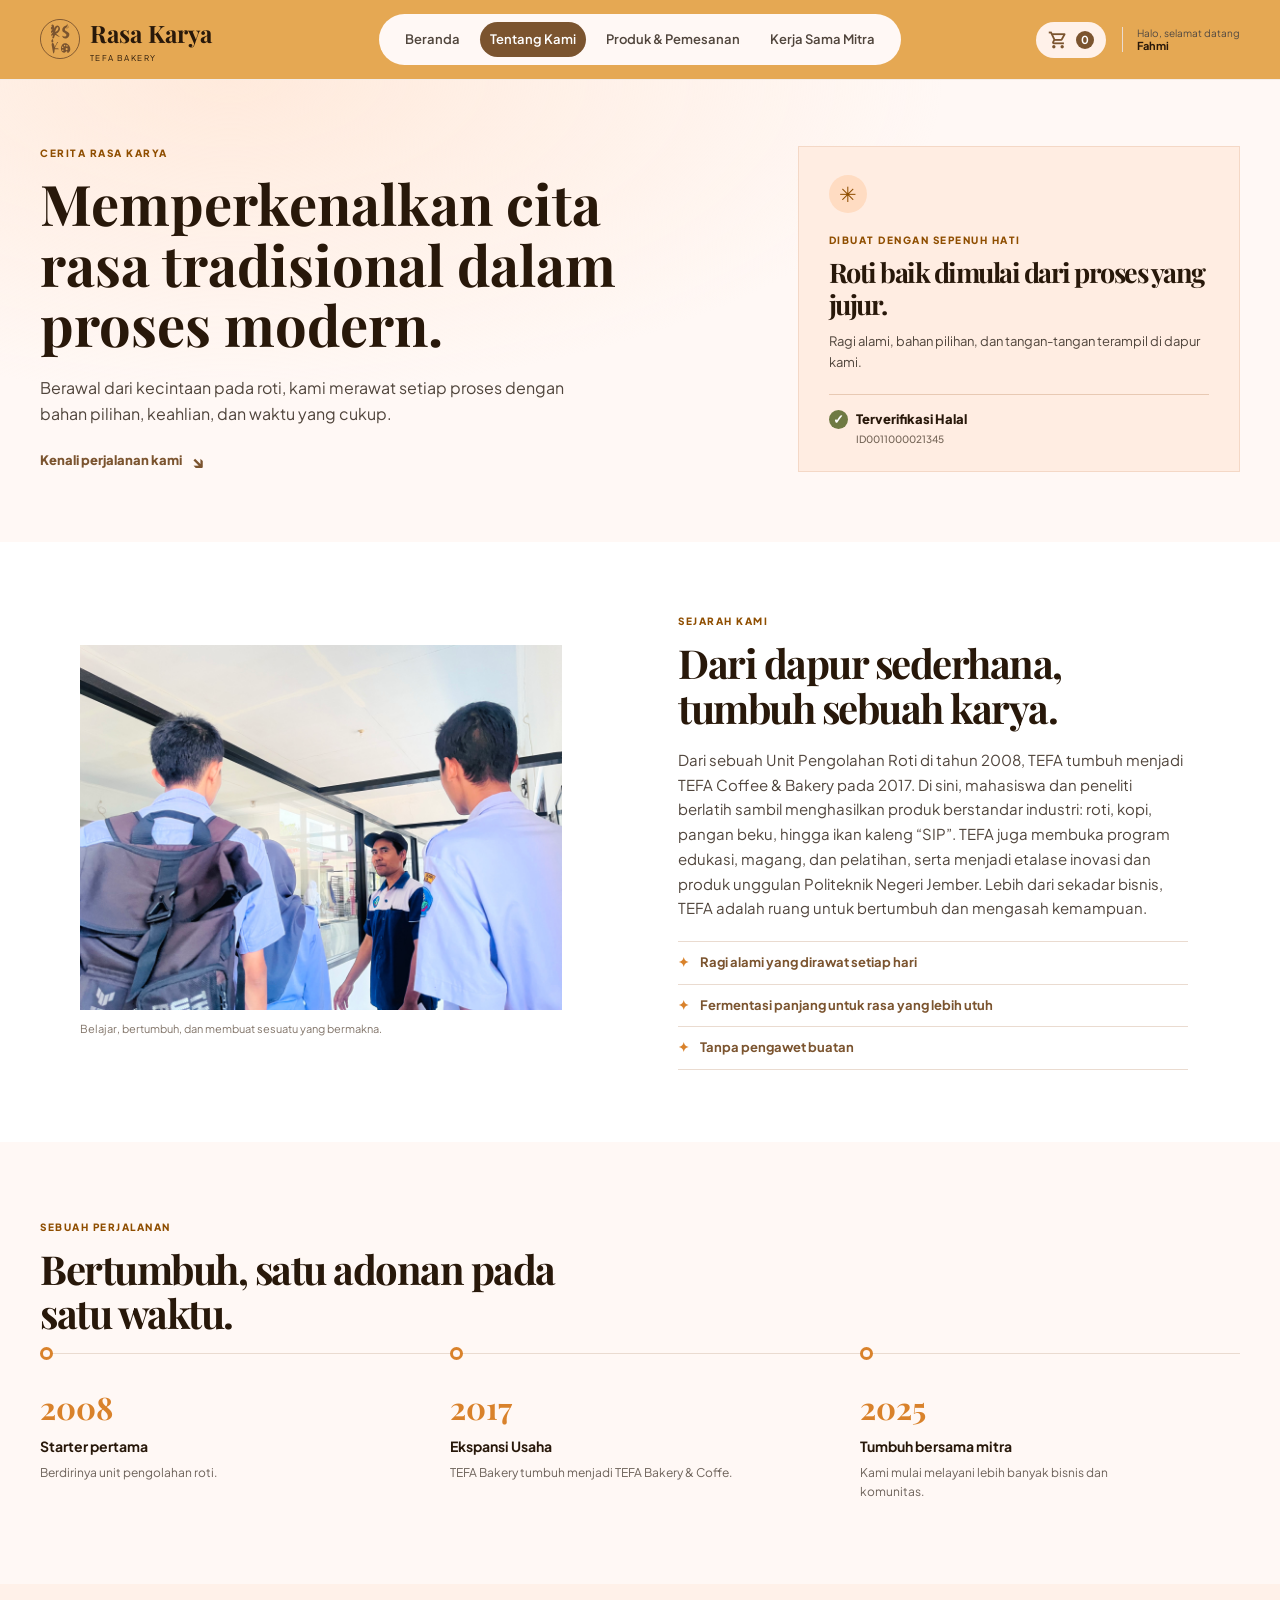
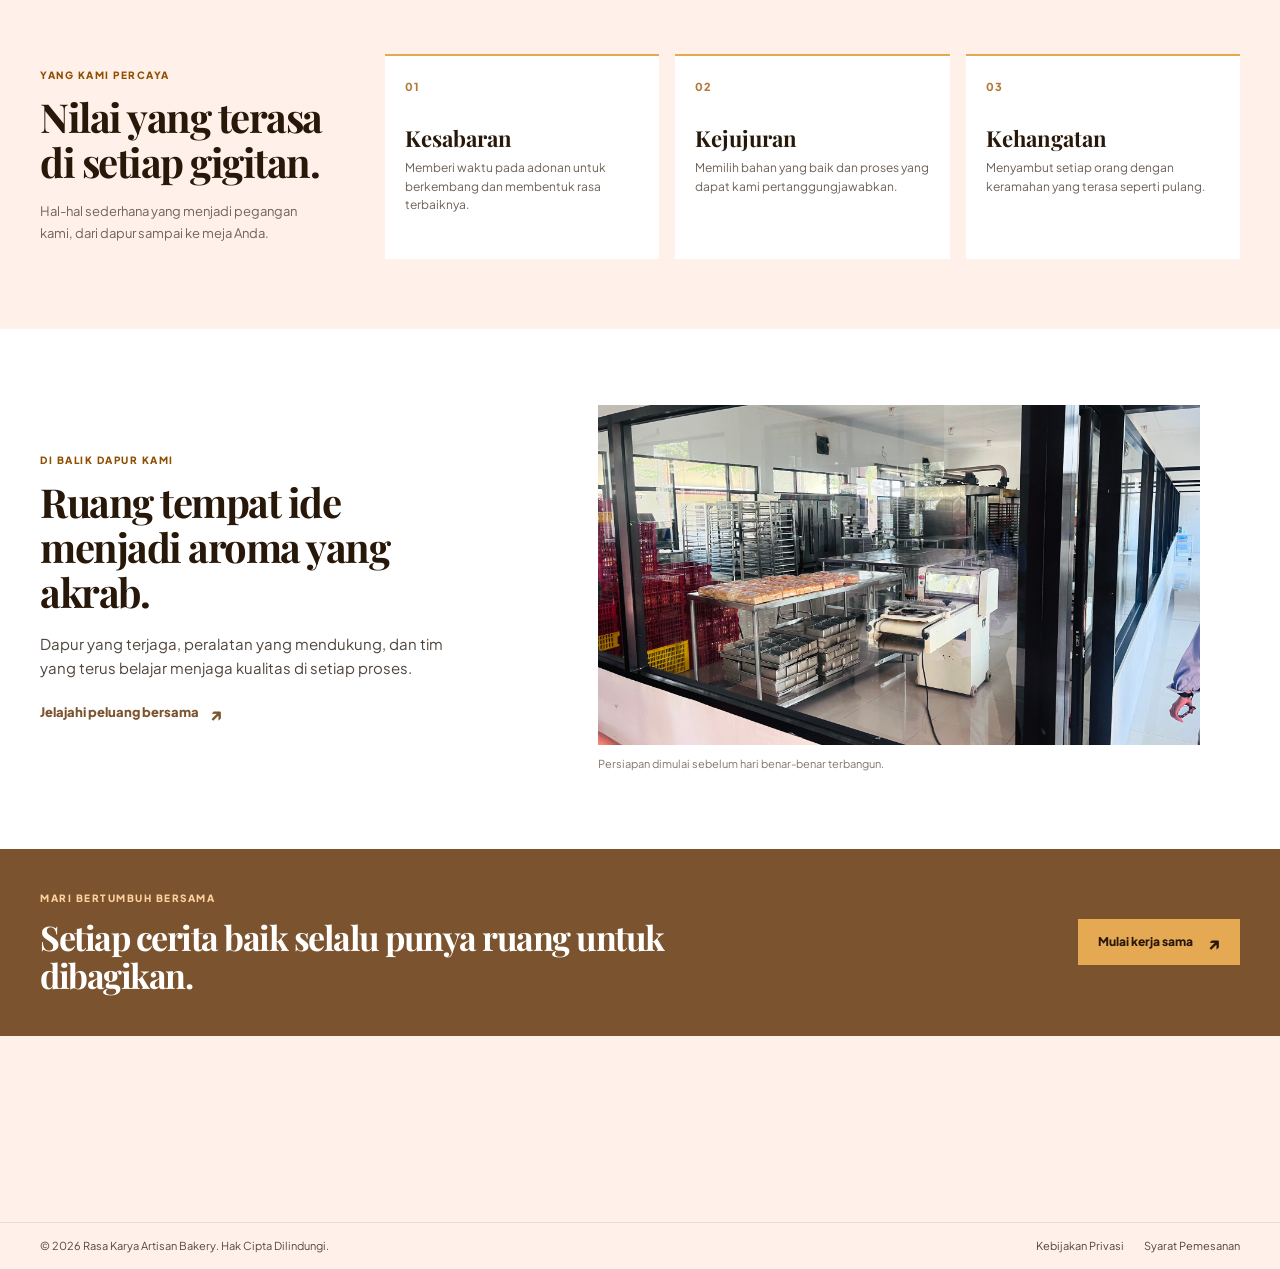
==== commit 804d2d39: "Update FIx [SR]: Footer, tampilan roti, keputusan navbar di sub menu produk & pemesanan" ====
--- a/pages/about.html
+++ b/pages/about.html
@@ -18,6 +18,7 @@
     <link rel="stylesheet" href="../css/style.css" />
     <link rel="stylesheet" href="../css/about.css" />
   <link rel="stylesheet" href="../css/motion.css" />
+  <link rel="icon" href="../assets/images/favicon.svg"/>
   </head>
   <body class="about-page">
     <header class="site-header">
@@ -170,26 +171,25 @@
         </div>
         <div>
           <b>Tautan Cepat</b>
-          <a href="home.html#beranda">Beranda Utama</a>
-          <a href="about.html">Kisah &amp; Filosofi Ragi</a>
-          <a href="product.html">Katalog Roti &amp; Pre-Order</a>
-          <a href="partnership.html">Kemitraan Hotel &amp; Cafe</a>
+          <a href="home.html#beranda">Beranda</a>
+          <a href="about.html">Tentang Kami</a>
+          <a href="product.html">Katalog Roti</a>
+          <a href="partnership.html">Kemitraan</a>
         </div>
         <div>
           <b>Jadwal Panggang &amp; Toko</b>
-          <span>Selasa - Jumat: 07.00 - 18.00 WIB</span>
-          <span>Sabtu - Minggu: 06.30 - 16.00 WIB</span>
-          <span class="closed-note">Senin: Tutup Pemeliharaan Starter</span>
+          <span>Senin - Sabtu: 08.00 WIB - 16.00 WIB</span>
+          <span>Minggu & Hari Libur: Tutup</span>
         </div>
         <div>
           <b>Lokasi &amp; Kontak</b>
-          <span>Jl. Cikini Raya No. 42, Menteng, Jakarta Pusat</span>
-          <a href="tel:+622131924890">+62 21 3192 4890</a>
-          <a href="mailto:halo@rasakarya.id">halo@rasakarya.id</a>
+          <span>Jl. Tawang Mangu No. 68 , Politeknik Negeri Jember</span>
+          <a href="">+62 8233-3497-811</a>
+          <a href="">rasakarya@gmail.com</a>
         </div>
       </div>
       <div class="shell copyright">
-        <span>© 2025 Rasa Karya Artisan Bakery. Hak Cipta Dilindungi.</span>
+        <span>© 2026 Rasa Karya Artisan Bakery. Hak Cipta Dilindungi.</span>
         <span><a href="#privasi">Kebijakan Privasi</a><a href="#syarat">Syarat Pemesanan</a></span>
       </div>
     </footer>
--- a/css/style.css
+++ b/css/style.css
@@ -661,7 +661,9 @@
   max-width:570px;
   margin:16px 0 0;
   font-size:14px;
-  line-height:1.65
+  line-height:1.65;
+  text-align:justify;
+  text-align-last:left
 }
 .home-page .hero-visual {
   display:grid;
@@ -847,7 +849,9 @@
 }
 .home-page .story-copy > p:not(.overline) {
   font-size:12px;
-  line-height:1.6
+  line-height:1.6;
+  text-align:justify;
+  text-align-last:left
 }
 .home-page .story ul {
   list-style:none;
@@ -1071,3 +1075,64 @@
     flex-direction:column
   }
 }
+
+/* ---------- halaman sub tanpa header (koleksi & pemesanan layanan) ----------
+   Halaman ini dibuka dari Produk & Pemesanan, jadi header penuh dilepas agar
+   tidak ada pintu keluar di tengah proses memilih produk. Yang tersisa:
+   tombol kembali (jalan pulang) dan keranjang mengapung (status keranjang). */
+/* Tombol kembali ke halaman induk (Produk & Pemesanan). Halaman sub ini
+   tidak memakai header penuh, jadi tombol ini jalan pulangnya. */
+.back-link {
+  display: inline-flex;
+  align-items: center;
+  min-height: 44px;
+  margin-top: 16px;
+  margin-bottom: 14px;
+  padding: 10px 18px;
+  color: #6d3a00;
+  background: #fff;
+  border: 1px solid #efe2d8;
+  border-radius: 22px;
+  box-shadow: 0 2px 6px #28180a1a;
+  font-size: 13px;
+  font-weight: 600;
+  line-height: 1.3;
+  text-decoration: none;
+}
+.back-link:hover {
+  border-color: #cbb8a7;
+  color: var(--orange);
+}
+.back-link:focus-visible {
+  outline: 2px solid var(--orange);
+  outline-offset: 2px;
+}
+
+/* Keranjang mengapung di pojok kanan atas. Bayangan dipakai supaya tombol ini
+   terpisah dari kartu produk yang lewat di bawahnya saat halaman digulir. */
+.cart--floating {
+  position: fixed;
+  top: 16px;
+  right: 16px;
+  z-index: 30;
+  min-height: 44px;
+  padding: 0 14px;
+  background: #fff;
+  border: 1px solid #efe2d8;
+  box-shadow: 0 4px 12px #28180a24;
+}
+.cart--floating:focus-visible {
+  outline: 2px solid var(--orange);
+  outline-offset: 2px;
+}
+@media (max-width: 520px) {
+  .cart--floating {
+    top: 12px;
+    right: 12px;
+  }
+  /* Beri ruang agar tombol kembali tidak tertimpa keranjang: lebarnya dibatasi
+     supaya teks turun ke baris kedua, bukan menabrak tombol keranjang. */
+  .back-link {
+    max-width: calc(100% - 84px);
+  }
+}
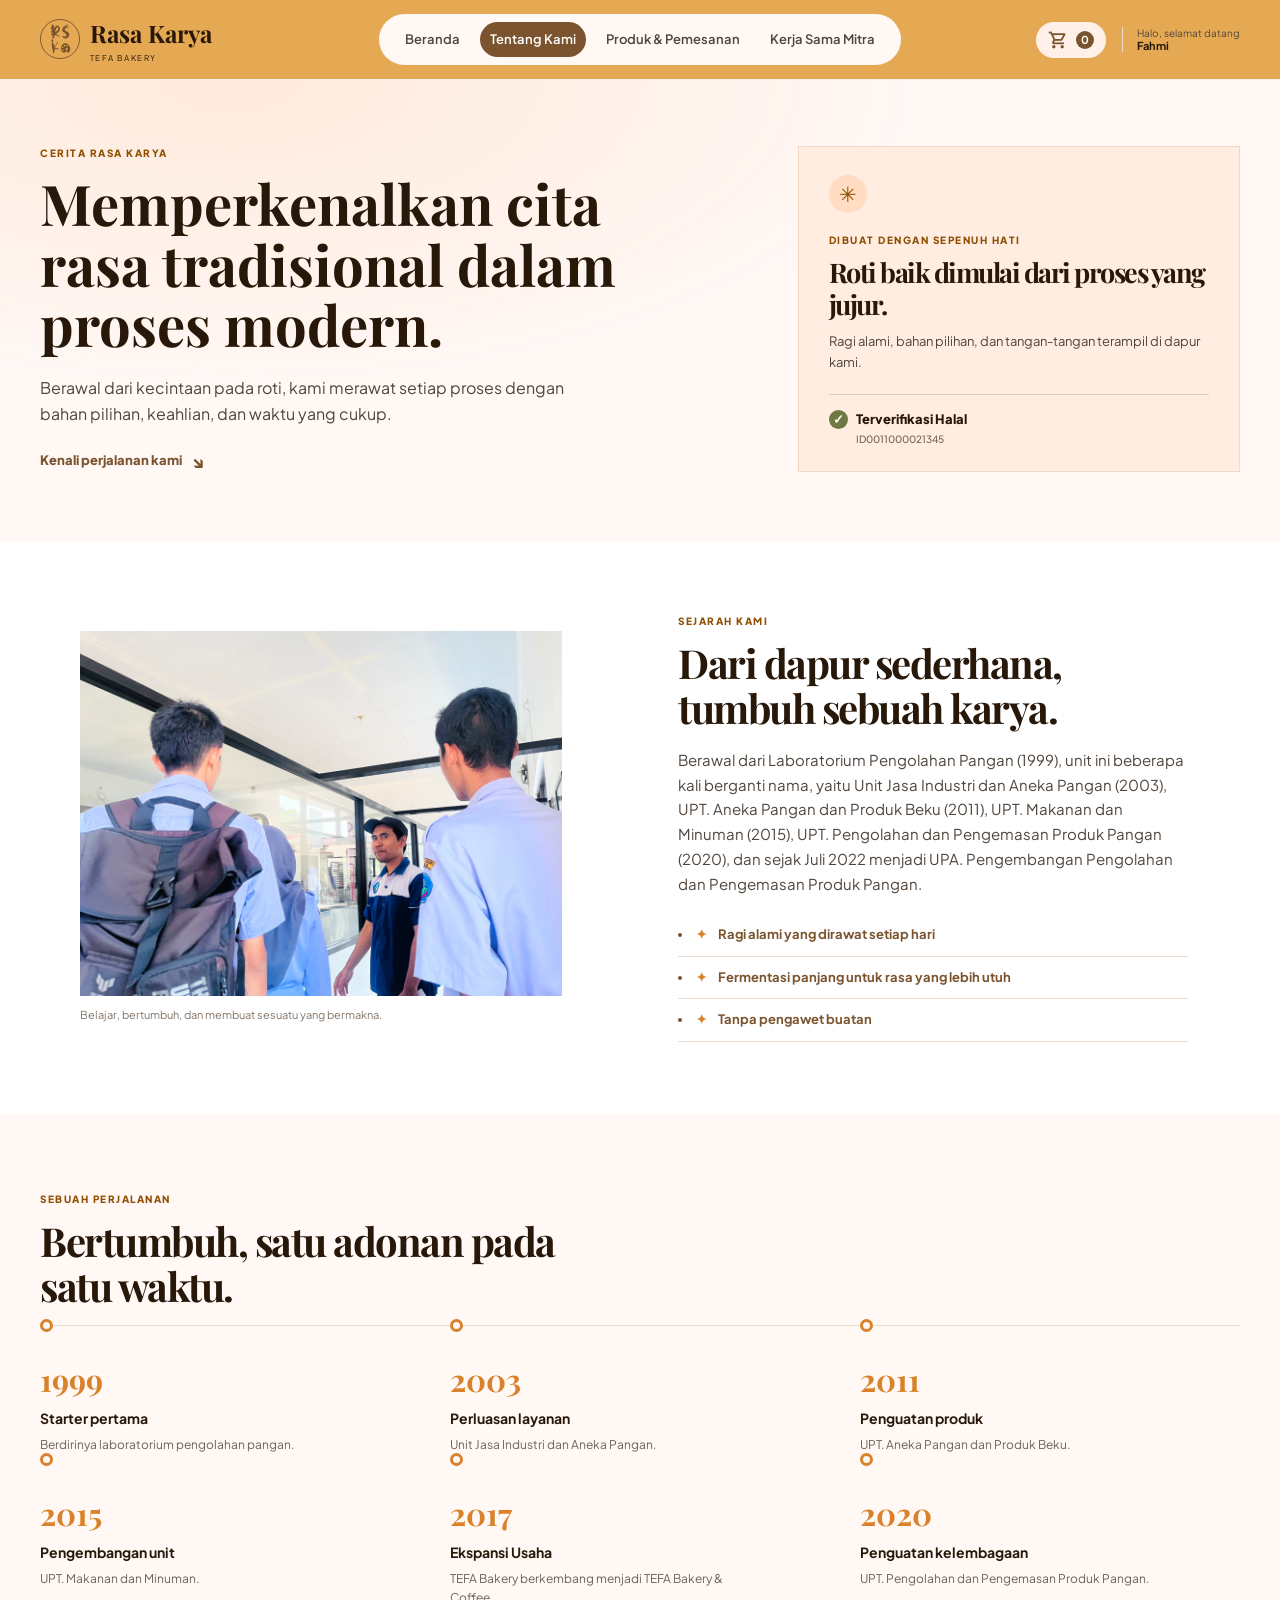
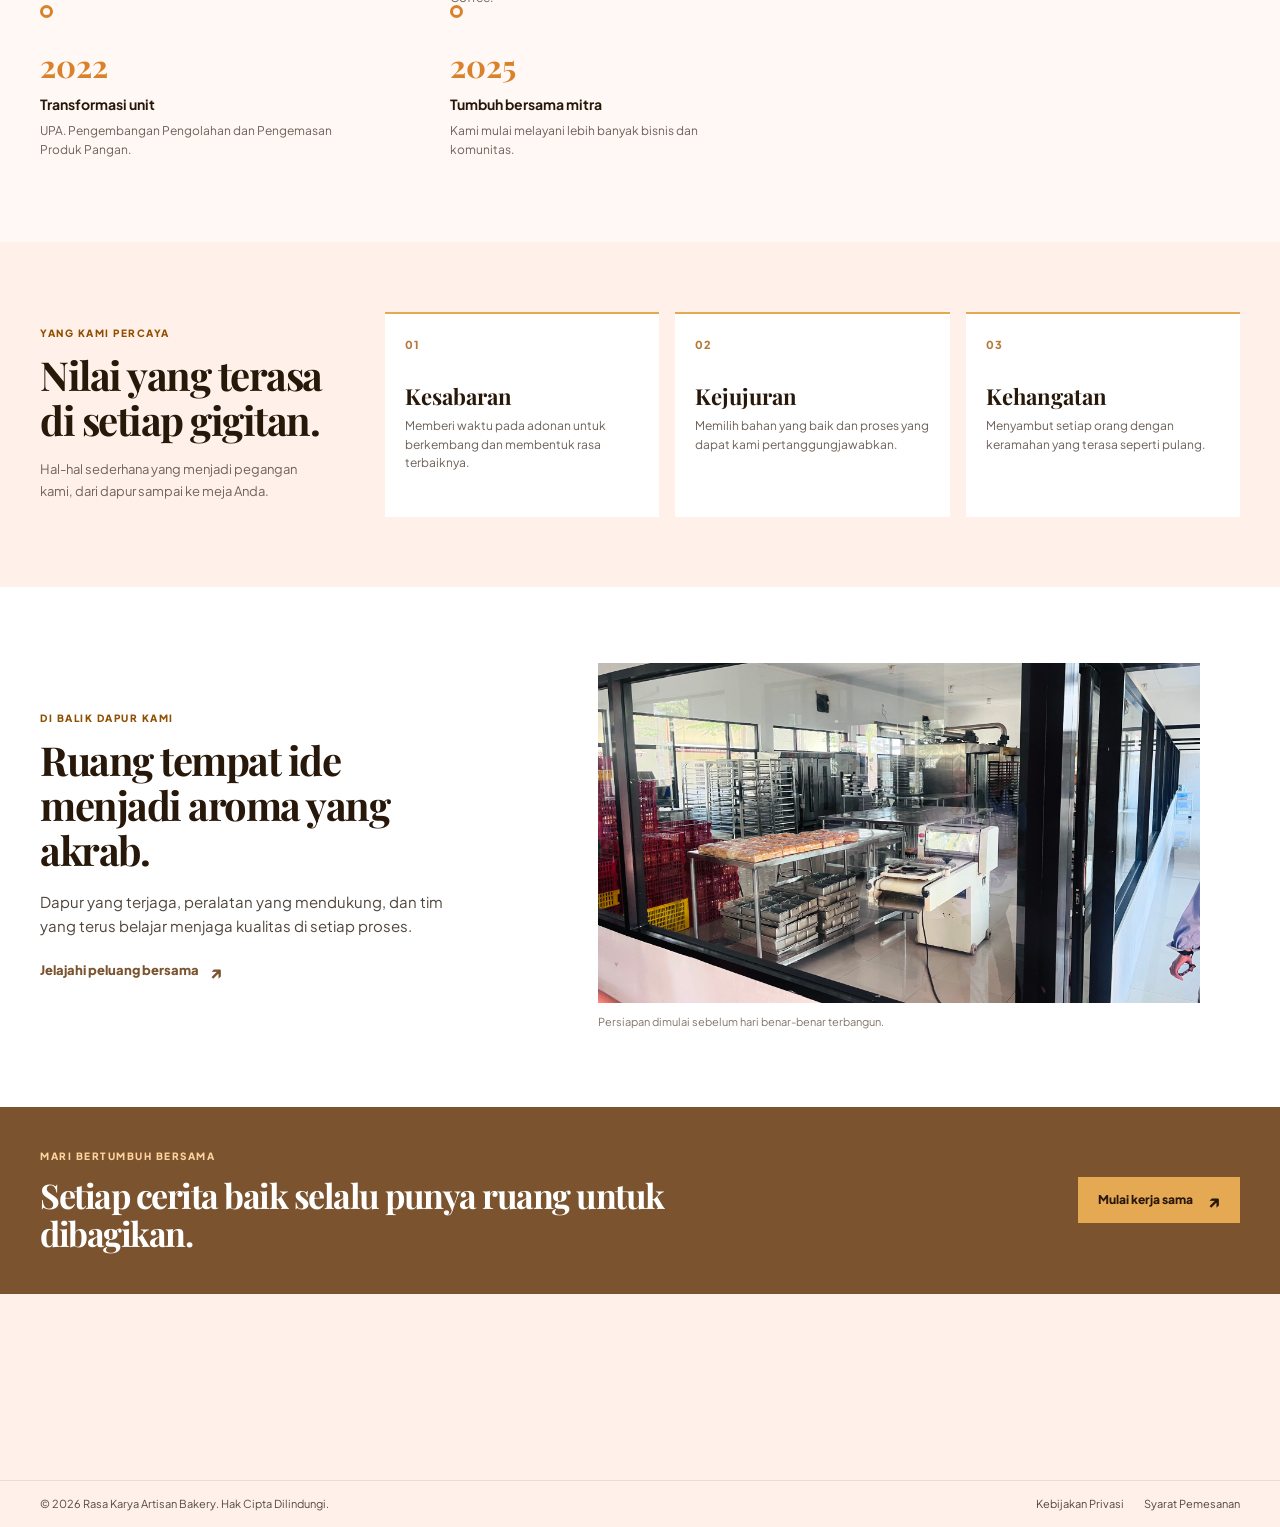
==== commit 28f6a7de: "Update[AF]:mengubah tentang kami & sebuah perjalanan" ====
--- a/pages/about.html
+++ b/pages/about.html
@@ -93,8 +93,7 @@
           <p class="about-eyebrow">SEJARAH KAMI</p>
           <h2>Dari dapur sederhana, tumbuh sebuah karya.</h2>
           <p>
-            Dari sebuah Unit Pengolahan Roti di tahun 2008, TEFA tumbuh menjadi TEFA Coffee & Bakery pada 2017. Di sini, mahasiswa dan peneliti berlatih sambil menghasilkan produk berstandar industri: roti, kopi, pangan beku, hingga ikan kaleng “SIP”. TEFA juga membuka program edukasi, magang, dan pelatihan, serta menjadi etalase inovasi dan produk unggulan Politeknik Negeri Jember. Lebih dari sekadar bisnis, TEFA adalah ruang untuk bertumbuh dan mengasah kemampuan.
-          <ul>
+            Berawal dari Laboratorium Pengolahan Pangan (1999), unit ini beberapa kali berganti nama, yaitu Unit Jasa Industri dan Aneka Pangan (2003), UPT. Aneka Pangan dan Produk Beku (2011), UPT. Makanan dan Minuman (2015), UPT. Pengolahan dan Pengemasan Produk Pangan (2020), dan sejak Juli 2022 menjadi UPA. Pengembangan Pengolahan dan Pengemasan Produk Pangan.
             <li>Ragi alami yang dirawat setiap hari</li>
             <li>Fermentasi panjang untuk rasa yang lebih utuh</li>
             <li>Tanpa pengawet buatan</li>
@@ -108,9 +107,15 @@
           <h2>Bertumbuh, satu adonan pada satu waktu.</h2>
         </div>
         <ol class="about-timeline">
-          <li><b>2008</b><span class="timeline-dot" aria-hidden="true"></span><strong>Starter pertama</strong><p> Berdirinya unit pengolahan roti.</p></li>
-          <li><b>2017</b><span class="timeline-dot" aria-hidden="true"></span><strong>Ekspansi Usaha</strong><p>TEFA Bakery tumbuh menjadi TEFA Bakery & Coffe.</p></li>
+          <li><b>1999</b><span class="timeline-dot" aria-hidden="true"></span><strong>Starter pertama</strong><p>Berdirinya laboratorium pengolahan pangan.</p></li>
+          <li><b>2003</b><span class="timeline-dot" aria-hidden="true"></span><strong>Perluasan layanan</strong><p>Unit Jasa Industri dan Aneka Pangan.</p></li>
+          <li><b>2011</b><span class="timeline-dot" aria-hidden="true"></span><strong>Penguatan produk</strong><p>UPT. Aneka Pangan dan Produk Beku.</p></li>
+          <li><b>2015</b><span class="timeline-dot" aria-hidden="true"></span><strong>Pengembangan unit</strong><p>UPT. Makanan dan Minuman.</p></li>
+          <li><b>2017</b><span class="timeline-dot" aria-hidden="true"></span><strong>Ekspansi Usaha</strong><p>TEFA Bakery berkembang menjadi TEFA Bakery & Coffee.</p></li>
+          <li><b>2020</b><span class="timeline-dot" aria-hidden="true"></span><strong>Penguatan kelembagaan</strong><p>UPT. Pengolahan dan Pengemasan Produk Pangan.</p></li>
+          <li><b>2022</b><span class="timeline-dot" aria-hidden="true"></span><strong>Transformasi unit</strong><p>UPA. Pengembangan Pengolahan dan Pengemasan Produk Pangan.</p></li>
           <li><b>2025</b><span class="timeline-dot" aria-hidden="true"></span><strong>Tumbuh bersama mitra</strong><p>Kami mulai melayani lebih banyak bisnis dan komunitas.</p></li>
+          
         </ol>
       </section>
 
@@ -196,4 +201,4 @@
     <script src="../js/reveal.js"></script>
   <script src="../js/script.js"></script>
   </body>
-</html>
+</html>
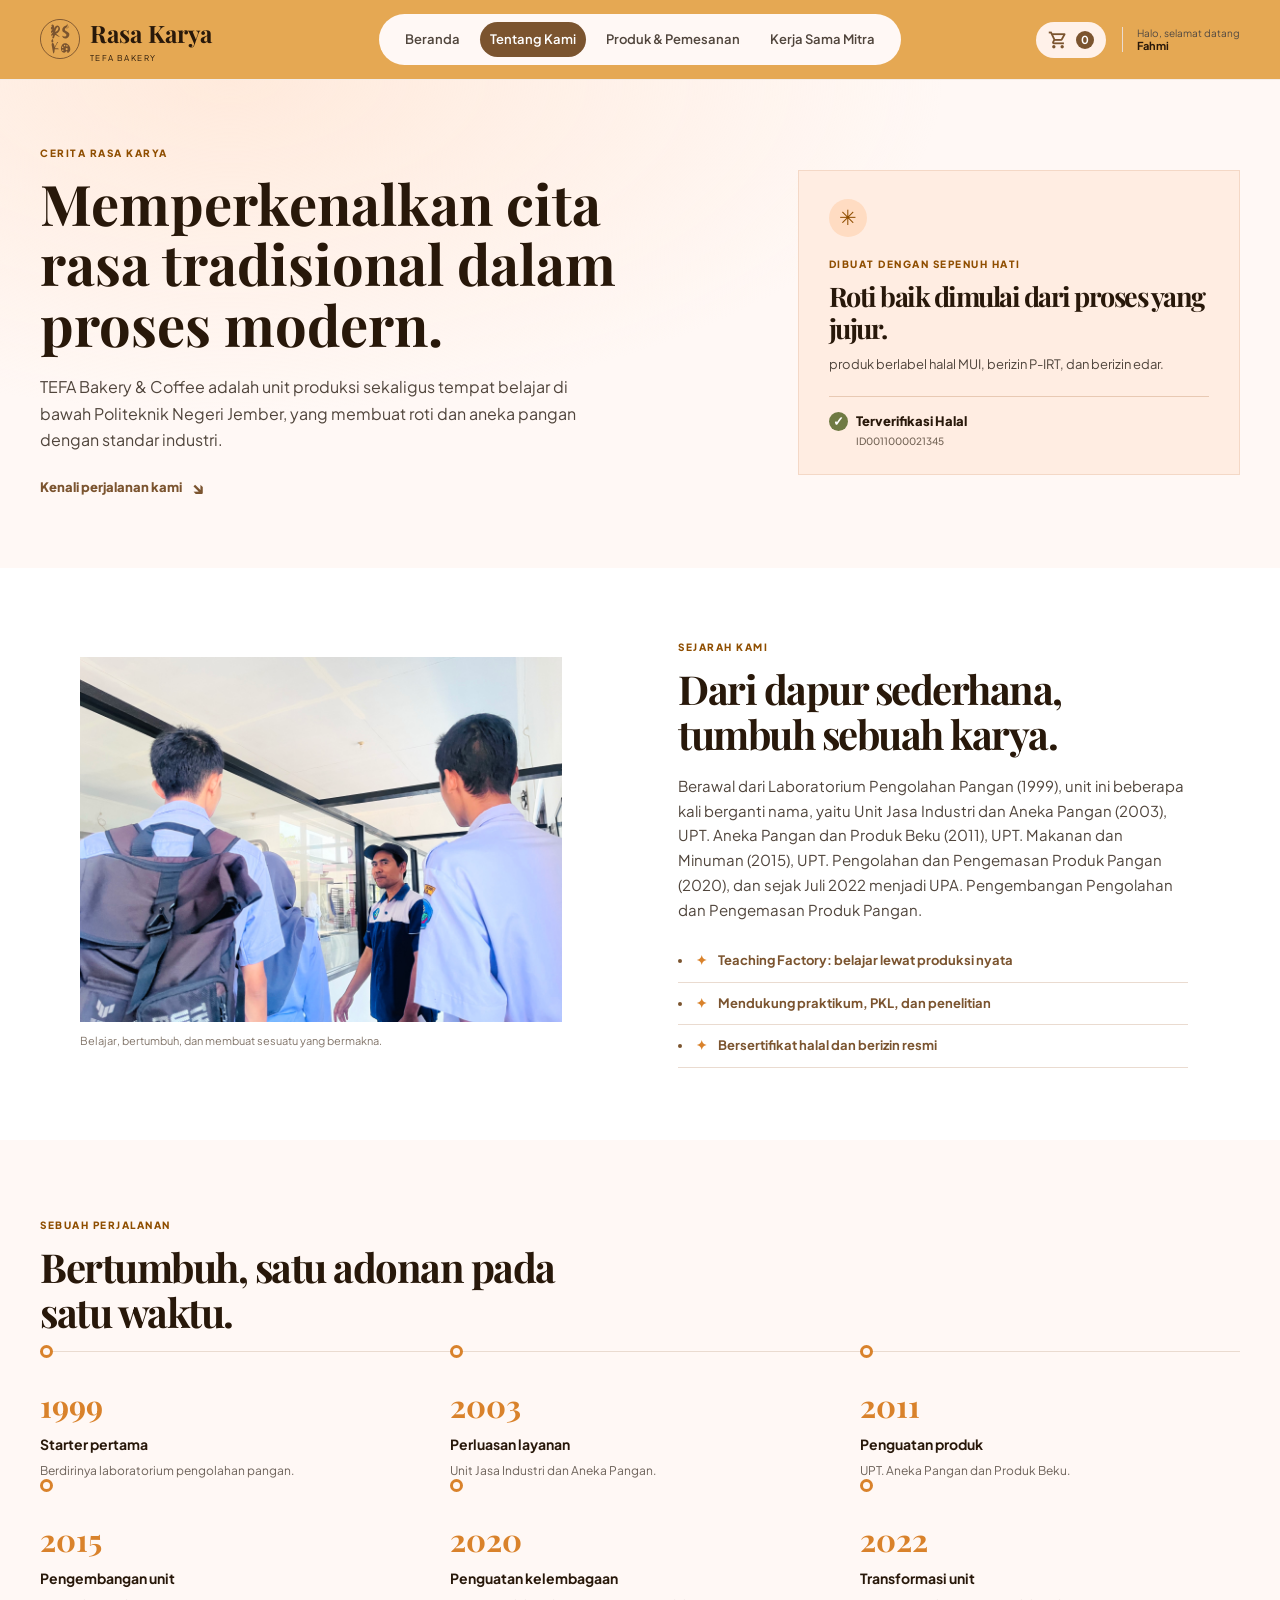
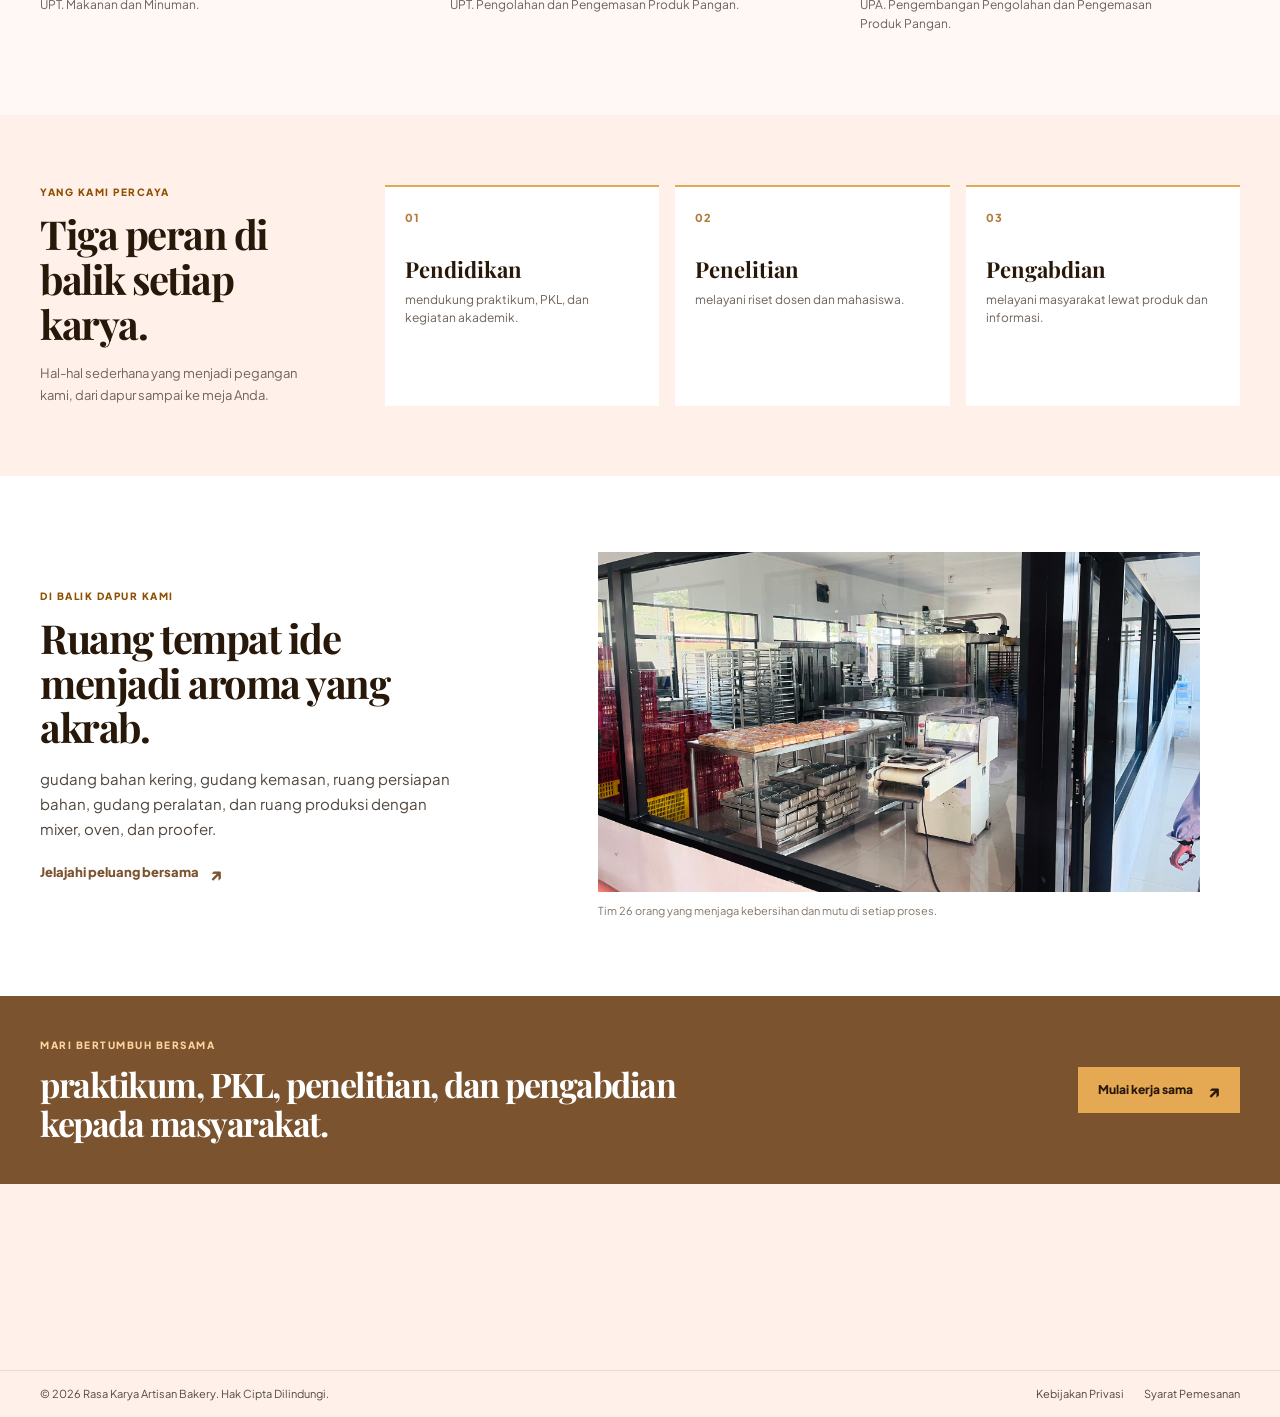
==== commit f0d19c55: "update [AF] : mengganti halaman about" ====
--- a/pages/about.html
+++ b/pages/about.html
@@ -69,8 +69,7 @@
           <p class="about-eyebrow">CERITA RASA KARYA</p>
           <h1>Memperkenalkan cita rasa tradisional dalam proses modern.</h1>
           <p class="about-lede">
-            Berawal dari kecintaan pada roti, kami merawat setiap proses dengan
-            bahan pilihan, keahlian, dan waktu yang cukup.
+            TEFA Bakery & Coffee adalah unit produksi sekaligus tempat belajar di bawah Politeknik Negeri Jember, yang membuat roti dan aneka pangan dengan standar industri.
           </p>
           <a class="about-text-link" href="#perjalanan">Kenali perjalanan kami <span aria-hidden="true">↘</span></a>
         </div>
@@ -78,7 +77,7 @@
           <span class="about-highlight-icon" aria-hidden="true">✳</span>
           <p class="about-eyebrow">DIBUAT DENGAN SEPENUH HATI</p>
           <h2>Roti baik dimulai dari proses yang jujur.</h2>
-          <p>Ragi alami, bahan pilihan, dan tangan-tangan terampil di dapur kami.</p>
+          <p>produk berlabel halal MUI, berizin P-IRT, dan berizin edar.</p>
           <div class="about-highlight-rule"></div>
           <p class="about-halal"><span aria-hidden="true">✓</span> Terverifikasi Halal<br /><small>ID0011000021345</small></p>
         </aside>
@@ -94,9 +93,9 @@
           <h2>Dari dapur sederhana, tumbuh sebuah karya.</h2>
           <p>
             Berawal dari Laboratorium Pengolahan Pangan (1999), unit ini beberapa kali berganti nama, yaitu Unit Jasa Industri dan Aneka Pangan (2003), UPT. Aneka Pangan dan Produk Beku (2011), UPT. Makanan dan Minuman (2015), UPT. Pengolahan dan Pengemasan Produk Pangan (2020), dan sejak Juli 2022 menjadi UPA. Pengembangan Pengolahan dan Pengemasan Produk Pangan.
-            <li>Ragi alami yang dirawat setiap hari</li>
-            <li>Fermentasi panjang untuk rasa yang lebih utuh</li>
-            <li>Tanpa pengawet buatan</li>
+            <li>Teaching Factory: belajar lewat produksi nyata</li>
+            <li>Mendukung praktikum, PKL, dan penelitian</li>
+            <li>Bersertifikat halal dan berizin resmi</li>
           </ul>
         </div>
       </section>
@@ -111,10 +110,8 @@
           <li><b>2003</b><span class="timeline-dot" aria-hidden="true"></span><strong>Perluasan layanan</strong><p>Unit Jasa Industri dan Aneka Pangan.</p></li>
           <li><b>2011</b><span class="timeline-dot" aria-hidden="true"></span><strong>Penguatan produk</strong><p>UPT. Aneka Pangan dan Produk Beku.</p></li>
           <li><b>2015</b><span class="timeline-dot" aria-hidden="true"></span><strong>Pengembangan unit</strong><p>UPT. Makanan dan Minuman.</p></li>
-          <li><b>2017</b><span class="timeline-dot" aria-hidden="true"></span><strong>Ekspansi Usaha</strong><p>TEFA Bakery berkembang menjadi TEFA Bakery & Coffee.</p></li>
           <li><b>2020</b><span class="timeline-dot" aria-hidden="true"></span><strong>Penguatan kelembagaan</strong><p>UPT. Pengolahan dan Pengemasan Produk Pangan.</p></li>
           <li><b>2022</b><span class="timeline-dot" aria-hidden="true"></span><strong>Transformasi unit</strong><p>UPA. Pengembangan Pengolahan dan Pengemasan Produk Pangan.</p></li>
-          <li><b>2025</b><span class="timeline-dot" aria-hidden="true"></span><strong>Tumbuh bersama mitra</strong><p>Kami mulai melayani lebih banyak bisnis dan komunitas.</p></li>
           
         </ol>
       </section>
@@ -122,23 +119,23 @@
       <section class="about-values">
         <div class="values-heading">
           <p class="about-eyebrow">YANG KAMI PERCAYA</p>
-          <h2>Nilai yang terasa di setiap gigitan.</h2>
+          <h2>Tiga peran di balik setiap karya.</h2>
           <p>Hal-hal sederhana yang menjadi pegangan kami, dari dapur sampai ke meja Anda.</p>
         </div>
         <article class="value-card">
           <span aria-hidden="true">01</span>
-          <h3>Kesabaran</h3>
-          <p>Memberi waktu pada adonan untuk berkembang dan membentuk rasa terbaiknya.</p>
+          <h3>Pendidikan</h3>
+          <p>mendukung praktikum, PKL, dan kegiatan akademik.</p>
         </article>
         <article class="value-card">
           <span aria-hidden="true">02</span>
-          <h3>Kejujuran</h3>
-          <p>Memilih bahan yang baik dan proses yang dapat kami pertanggungjawabkan.</p>
+          <h3>Penelitian</h3>
+          <p>melayani riset dosen dan mahasiswa.</p>
         </article>
         <article class="value-card">
           <span aria-hidden="true">03</span>
-          <h3>Kehangatan</h3>
-          <p>Menyambut setiap orang dengan keramahan yang terasa seperti pulang.</p>
+          <h3>Pengabdian</h3>
+          <p>melayani masyarakat lewat produk dan informasi.</p>
         </article>
       </section>
 
@@ -146,19 +143,19 @@
         <div class="about-facilities-copy">
           <p class="about-eyebrow">DI BALIK DAPUR KAMI</p>
           <h2 id="about-facilities-title">Ruang tempat ide menjadi aroma yang akrab.</h2>
-          <p>Dapur yang terjaga, peralatan yang mendukung, dan tim yang terus belajar menjaga kualitas di setiap proses.</p>
+          <p>gudang bahan kering, gudang kemasan, ruang persiapan bahan, gudang peralatan, dan ruang produksi dengan mixer, oven, dan proofer.</p>
           <a href="partnership.html" class="about-text-link">Jelajahi peluang bersama <span aria-hidden="true">↗</span></a>
         </div>
         <figure class="about-facilities-photo">
           <img src="../assets/images/landing-page.jpg" alt="Area produksi roti dengan oven dan rak pemanggangan" loading="lazy" />
-          <figcaption>Persiapan dimulai sebelum hari benar-benar terbangun.</figcaption>
+          <figcaption>Tim 26 orang yang menjaga kebersihan dan mutu di setiap proses.</figcaption>
         </figure>
       </section>
 
       <section class="about-cta">
         <div>
           <p class="about-eyebrow">MARI BERTUMBUH BERSAMA</p>
-          <h2>Setiap cerita baik selalu punya ruang untuk dibagikan.</h2>
+          <h2>praktikum, PKL, penelitian, dan pengabdian kepada masyarakat.</h2>
         </div>
         <a href="partnership.html" class="about-cta-link">Mulai kerja sama <span aria-hidden="true">↗</span></a>
       </section>
@@ -183,7 +180,7 @@
         </div>
         <div>
           <b>Jadwal Panggang &amp; Toko</b>
-          <span>Senin - Sabtu: 08.00 WIB - 16.00 WIB</span>
+          <span>Senin - Sabtu: 07.00 WIB - 16.00 WIB</span>
           <span>Minggu & Hari Libur: Tutup</span>
         </div>
         <div>
--- a/css/style.css
+++ b/css/style.css
@@ -344,7 +344,6 @@
 }
 .product img {
   width:100%;
-  height:270px;
   object-fit:cover;
   display:block
 }
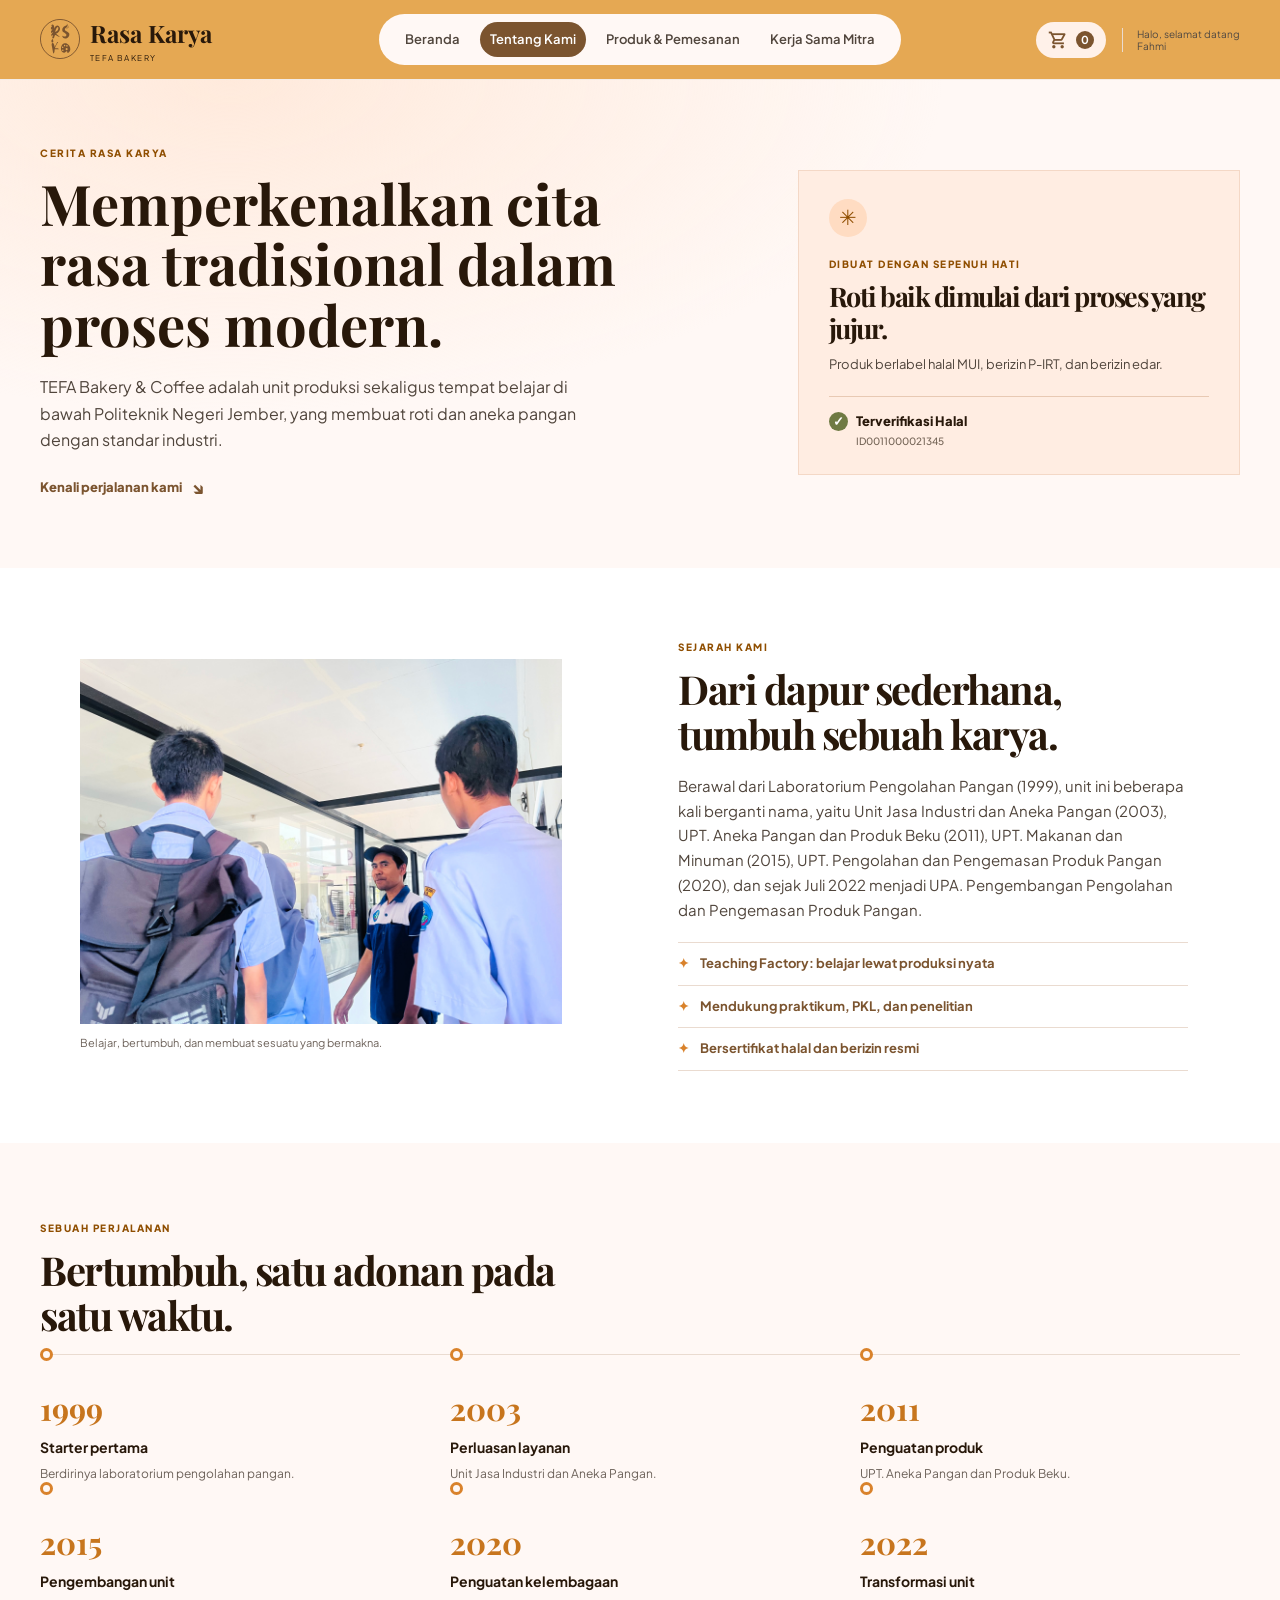
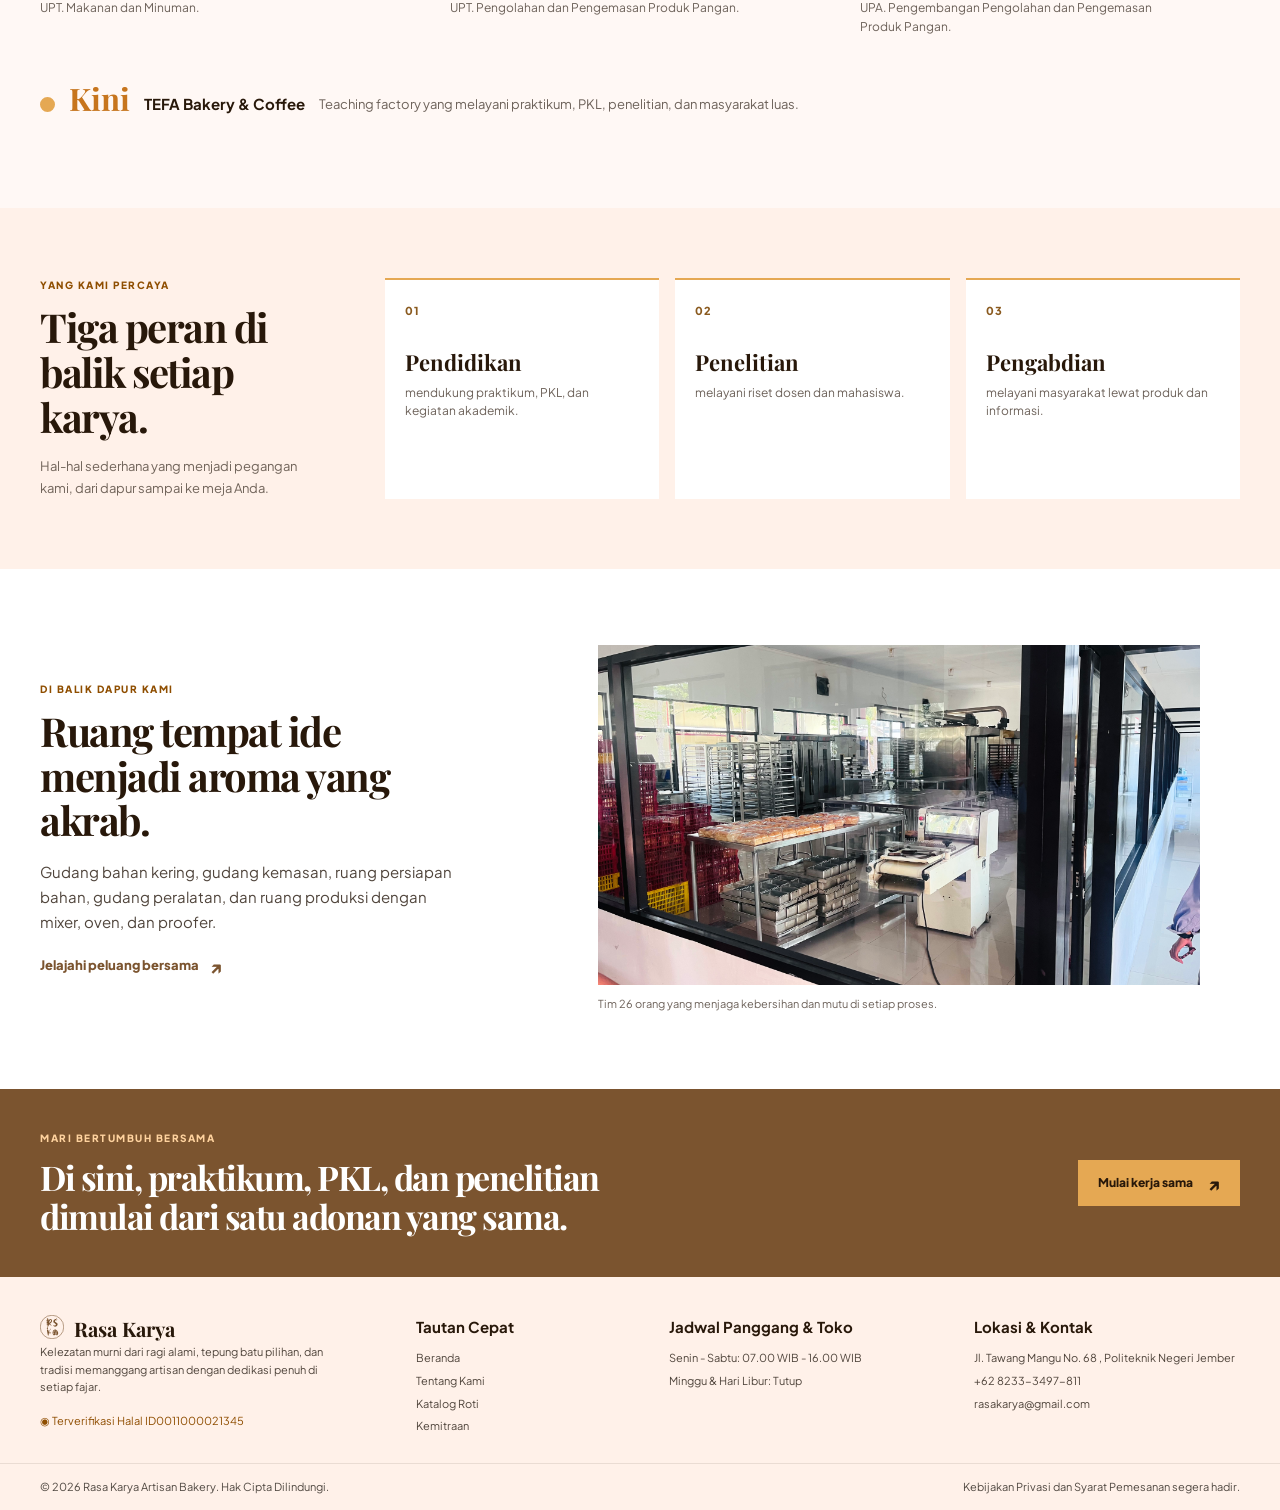
==== commit e557e4fc: "Update [SR]: Bagian About, dan animasi pada partner" ====
--- a/pages/about.html
+++ b/pages/about.html
@@ -49,7 +49,7 @@
       </nav>
 
       <div class="header-actions">
-        <a class="cart" href="product.html#cart" aria-label="Keranjang belanja">
+        <a class="cart" href="product.html" aria-label="Produk dan pemesanan">
           <span class="material-symbols-outlined" aria-hidden="true"
             >shopping_cart</span
           >
@@ -58,7 +58,7 @@
 
         <div class="account">
           <span>Halo, selamat datang</span>
-          <a href="#beranda">Fahmi</a>
+          <span>Fahmi</span>
         </div>
       </div>
     </header>
@@ -77,7 +77,7 @@
           <span class="about-highlight-icon" aria-hidden="true">✳</span>
           <p class="about-eyebrow">DIBUAT DENGAN SEPENUH HATI</p>
           <h2>Roti baik dimulai dari proses yang jujur.</h2>
-          <p>produk berlabel halal MUI, berizin P-IRT, dan berizin edar.</p>
+          <p>Produk berlabel halal MUI, berizin P-IRT, dan berizin edar.</p>
           <div class="about-highlight-rule"></div>
           <p class="about-halal"><span aria-hidden="true">✓</span> Terverifikasi Halal<br /><small>ID0011000021345</small></p>
         </aside>
@@ -92,11 +92,13 @@
           <p class="about-eyebrow">SEJARAH KAMI</p>
           <h2>Dari dapur sederhana, tumbuh sebuah karya.</h2>
           <p>
-            Berawal dari Laboratorium Pengolahan Pangan (1999), unit ini beberapa kali berganti nama, yaitu Unit Jasa Industri dan Aneka Pangan (2003), UPT. Aneka Pangan dan Produk Beku (2011), UPT. Makanan dan Minuman (2015), UPT. Pengolahan dan Pengemasan Produk Pangan (2020), dan sejak Juli 2022 menjadi UPA. Pengembangan Pengolahan dan Pengemasan Produk Pangan.
-            <li>Teaching Factory: belajar lewat produksi nyata</li>
-            <li>Mendukung praktikum, PKL, dan penelitian</li>
-            <li>Bersertifikat halal dan berizin resmi</li>
-          </ul>
+                      Berawal dari Laboratorium Pengolahan Pangan (1999), unit ini beberapa kali berganti nama, yaitu Unit Jasa Industri dan Aneka Pangan (2003), UPT. Aneka Pangan dan Produk Beku (2011), UPT. Makanan dan Minuman (2015), UPT. Pengolahan dan Pengemasan Produk Pangan (2020), dan sejak Juli 2022 menjadi UPA. Pengembangan Pengolahan dan Pengemasan Produk Pangan.
+                    </p>
+                    <ul>
+                      <li>Teaching Factory: belajar lewat produksi nyata</li>
+                      <li>Mendukung praktikum, PKL, dan penelitian</li>
+                      <li>Bersertifikat halal dan berizin resmi</li>
+                    </ul>
         </div>
       </section>
 
@@ -106,14 +108,36 @@
           <h2>Bertumbuh, satu adonan pada satu waktu.</h2>
         </div>
         <ol class="about-timeline">
-          <li><b>1999</b><span class="timeline-dot" aria-hidden="true"></span><strong>Starter pertama</strong><p>Berdirinya laboratorium pengolahan pangan.</p></li>
-          <li><b>2003</b><span class="timeline-dot" aria-hidden="true"></span><strong>Perluasan layanan</strong><p>Unit Jasa Industri dan Aneka Pangan.</p></li>
-          <li><b>2011</b><span class="timeline-dot" aria-hidden="true"></span><strong>Penguatan produk</strong><p>UPT. Aneka Pangan dan Produk Beku.</p></li>
-          <li><b>2015</b><span class="timeline-dot" aria-hidden="true"></span><strong>Pengembangan unit</strong><p>UPT. Makanan dan Minuman.</p></li>
-          <li><b>2020</b><span class="timeline-dot" aria-hidden="true"></span><strong>Penguatan kelembagaan</strong><p>UPT. Pengolahan dan Pengemasan Produk Pangan.</p></li>
-          <li><b>2022</b><span class="timeline-dot" aria-hidden="true"></span><strong>Transformasi unit</strong><p>UPA. Pengembangan Pengolahan dan Pengemasan Produk Pangan.</p></li>
-          
-        </ol>
+                  <li><time datetime="1999">1999</time><span class="timeline-dot" aria-hidden="true"></span>
+                    <strong>Starter pertama</strong>
+                    <p>Berdirinya laboratorium pengolahan pangan.</p>
+                  </li>
+                  <li><time datetime="2003">2003</time><span class="timeline-dot" aria-hidden="true"></span>
+                    <strong>Perluasan layanan</strong>
+                    <p>Unit Jasa Industri dan Aneka Pangan.</p>
+                  </li>
+                  <li><time datetime="2011">2011</time><span class="timeline-dot" aria-hidden="true"></span>
+                    <strong>Penguatan produk</strong>
+                    <p>UPT. Aneka Pangan dan Produk Beku.</p>
+                  </li>
+                  <li><time datetime="2015">2015</time><span class="timeline-dot" aria-hidden="true"></span>
+                    <strong>Pengembangan unit</strong>
+                    <p>UPT. Makanan dan Minuman.</p>
+                  </li>
+                  <li><time datetime="2020">2020</time><span class="timeline-dot" aria-hidden="true"></span>
+                    <strong>Penguatan kelembagaan</strong>
+                    <p>UPT. Pengolahan dan Pengemasan Produk Pangan.</p>
+                  </li>
+                  <li><time datetime="2022">2022</time><span class="timeline-dot" aria-hidden="true"></span>
+                    <strong>Transformasi unit</strong>
+                    <p>UPA. Pengembangan Pengolahan dan Pengemasan Produk Pangan.</p>
+                  </li>
+                  <li class="timeline-now"><span class="timeline-dot" aria-hidden="true"></span>
+                    <b>Kini</b>
+                    <strong>TEFA Bakery &amp; Coffee</strong>
+                    <p>Teaching factory yang melayani praktikum, PKL, penelitian, dan masyarakat luas.</p>
+                  </li>
+                </ol>
       </section>
 
       <section class="about-values">
@@ -143,7 +167,7 @@
         <div class="about-facilities-copy">
           <p class="about-eyebrow">DI BALIK DAPUR KAMI</p>
           <h2 id="about-facilities-title">Ruang tempat ide menjadi aroma yang akrab.</h2>
-          <p>gudang bahan kering, gudang kemasan, ruang persiapan bahan, gudang peralatan, dan ruang produksi dengan mixer, oven, dan proofer.</p>
+          <p>Gudang bahan kering, gudang kemasan, ruang persiapan bahan, gudang peralatan, dan ruang produksi dengan mixer, oven, dan proofer.</p>
           <a href="partnership.html" class="about-text-link">Jelajahi peluang bersama <span aria-hidden="true">↗</span></a>
         </div>
         <figure class="about-facilities-photo">
@@ -155,7 +179,7 @@
       <section class="about-cta">
         <div>
           <p class="about-eyebrow">MARI BERTUMBUH BERSAMA</p>
-          <h2>praktikum, PKL, penelitian, dan pengabdian kepada masyarakat.</h2>
+          <h2>Di sini, praktikum, PKL, dan penelitian dimulai dari satu adonan yang sama.</h2>
         </div>
         <a href="partnership.html" class="about-cta-link">Mulai kerja sama <span aria-hidden="true">↗</span></a>
       </section>
@@ -186,15 +210,16 @@
         <div>
           <b>Lokasi &amp; Kontak</b>
           <span>Jl. Tawang Mangu No. 68 , Politeknik Negeri Jember</span>
-          <a href="">+62 8233-3497-811</a>
-          <a href="">rasakarya@gmail.com</a>
+          <a href="tel:+6282333497811">+62 8233-3497-811</a>
+                    <a href="mailto:rasakarya@gmail.com">rasakarya@gmail.com</a>
         </div>
       </div>
       <div class="shell copyright">
         <span>© 2026 Rasa Karya Artisan Bakery. Hak Cipta Dilindungi.</span>
-        <span><a href="#privasi">Kebijakan Privasi</a><a href="#syarat">Syarat Pemesanan</a></span>
+        <span>Kebijakan Privasi dan Syarat Pemesanan segera hadir.</span>
       </div>
     </footer>
+    <div id="toast" role="status" aria-live="polite"></div>
     <script src="../js/reveal.js"></script>
   <script src="../js/script.js"></script>
   </body>
--- a/css/about.css
+++ b/css/about.css
@@ -190,7 +190,7 @@
 .about-origin-photo figcaption,
 .about-facilities-photo figcaption {
   padding-top: 10px;
-  color: #82756a;
+  color: #6d625a; /* AA 4.5:1 di atas putih (sebelumnya #82756a = 4.49:1) */
   font-size: 11px;
 }
 
@@ -261,9 +261,10 @@
   padding-top: 13px;
 }
 
-.about-timeline li > b {
+.about-timeline li > b,
+.about-timeline li > time {
   margin-bottom: 12px;
-  color: var(--orange);
+  color: #c7751d; /* sedikit lebih gelap dari --orange (#d9822b = 2.93:1) agar 3:1 untuk teks besar 31px di atas cream */
   font: 700 31px/1 'Playfair Display', serif;
 }
 
@@ -292,6 +293,38 @@
   line-height: 1.6;
 }
 
+/* Titik "Kini": penutup perjalanan, satu baris horizontal di ujung rel.
+   Variasi ritme yang disengaja (RHYTHM 2: konsisten dengan satu break),
+   dot terisi emas = "kita ada di sini", kontras dengan dot kosong oranye masa lalu. */
+.about-timeline .timeline-now {
+  grid-column: 1 / -1;
+  flex-direction: row;
+  flex-wrap: wrap;
+  align-items: center;
+  gap: 6px 14px;
+  margin-top: 4px;
+}
+.timeline-now .timeline-dot {
+  position: static;
+  flex: 0 0 auto;
+  width: 15px;
+  height: 15px;
+  background: var(--gold);
+  border: 3px solid var(--gold);
+}
+.timeline-now > b {
+  margin-bottom: 0;
+  color: var(--brown); /* masa kini pakai brown yang "mapan", beda dari tahun lampau yang oranye */
+}
+.timeline-now strong {
+  margin-bottom: 0;
+  font-size: 15px;
+}
+.timeline-now p {
+  max-width: none;
+  font-size: 13px;
+}
+
 .about-values {
   display: grid;
   grid-template-columns: 1.2fr repeat(3, minmax(0, 1fr));
@@ -328,7 +361,7 @@
 .value-card > span {
   display: block;
   margin-bottom: 30px;
-  color: #b47a3c;
+  color: #8a5a1f; /* AA 4.5:1 untuk teks 11px (sebelumnya #b47a3c = 3.65:1) */
   font-size: 11px;
   font-weight: 800;
   letter-spacing: 1px;
@@ -551,17 +584,25 @@
   }
 
   .about-timeline li {
-    padding: 0 0 0 14px;
-  }
+      padding: 0 0 0 14px;
+    }
+
+    .about-timeline li.timeline-now {
+      align-items: flex-start;
+    }
+    .timeline-now .timeline-dot {
+      margin-top: 4px;
+    }
 
   .timeline-dot {
     top: 3px;
     left: -25px;
   }
 
-  .about-timeline li > b {
-    margin-bottom: 7px;
-  }
+  .about-timeline li > b,
+    .about-timeline li > time {
+      margin-bottom: 7px;
+    }
 
   .about-values {
     grid-template-columns: 1fr;
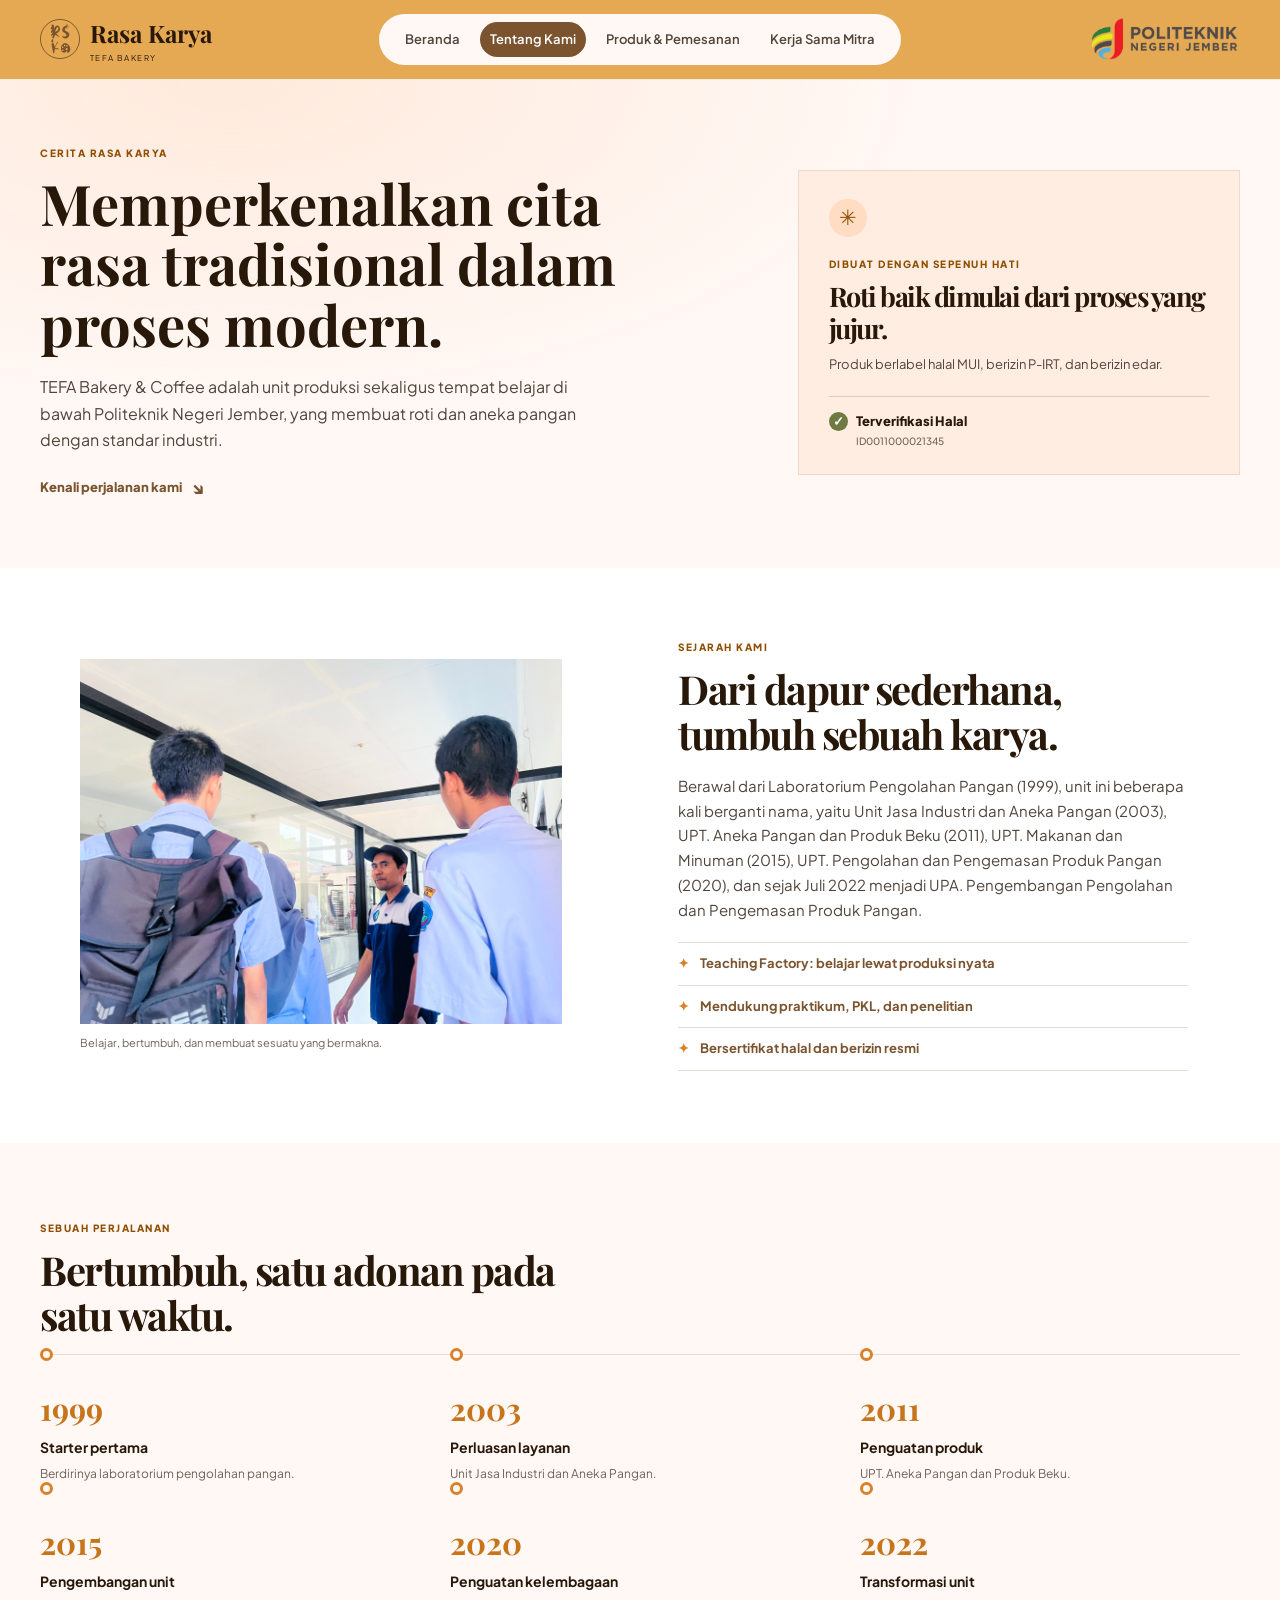
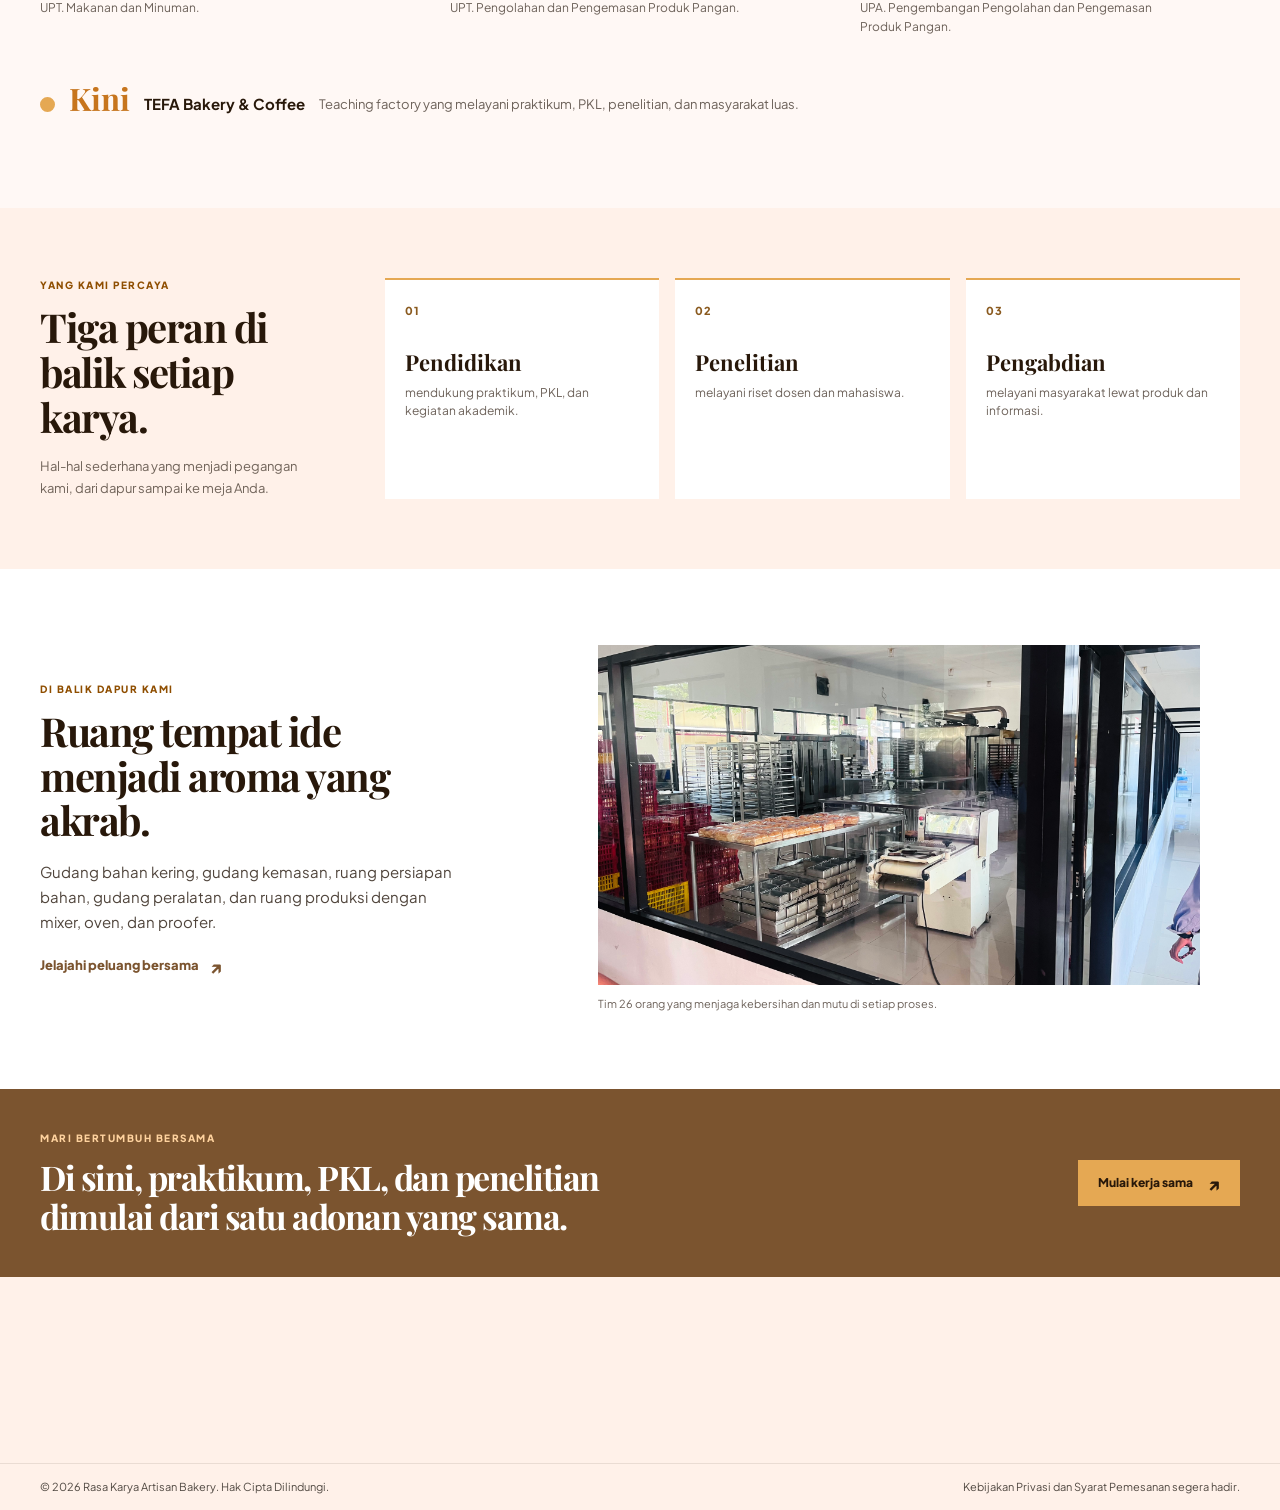
==== commit e9992a3a: "Feat & Update [SR]: mengganti, Logo Polije bagian Header. menambah fitur tombol keranjang untuk pop " ====
--- a/pages/about.html
+++ b/pages/about.html
@@ -22,7 +22,7 @@
   </head>
   <body class="about-page">
     <header class="site-header">
-      <a class="brand" href="home.html" aria-label="Rasa Karya beranda">
+      <a class="brand" href="../index.html" aria-label="Rasa Karya beranda">
         <span class="brand-mark">
           <img src="../assets/images/mini-logo.svg" alt="Logo Rasa Karya" />
         </span>
@@ -42,24 +42,16 @@
       </button>
 
       <nav id="navigation" aria-label="Navigasi utama">
-        <a href="home.html">Beranda</a>
+        <a href="../index.html">Beranda</a>
         <a href="about.html" aria-current="page">Tentang Kami</a>
         <a href="product.html">Produk &amp; Pemesanan</a>
         <a href="partnership.html">Kerja Sama Mitra</a>
       </nav>
 
       <div class="header-actions">
-        <a class="cart" href="product.html" aria-label="Produk dan pemesanan">
-          <span class="material-symbols-outlined" aria-hidden="true"
-            >shopping_cart</span
-          >
-          <span id="cart-count">0</span>
-        </a>
-
-        <div class="account">
-          <span>Halo, selamat datang</span>
-          <span>Fahmi</span>
-        </div>
+      <div class="header-image">
+        <img src="../assets/images/logo-header-polije.png" alt="logo-polije">  
+      </div>
       </div>
     </header>
 
@@ -188,7 +180,7 @@
     <footer class="footer home-footer">
       <div class="shell footer-grid">
         <div>
-          <a class="brand" href="home.html#beranda">
+          <a class="brand" href="../index.html#beranda">
             <span class="brand-mark"><img src="../assets/images/mini-logo.svg" alt=""></span>
             <b>Rasa Karya</b>
           </a>
@@ -197,7 +189,7 @@
         </div>
         <div>
           <b>Tautan Cepat</b>
-          <a href="home.html#beranda">Beranda</a>
+          <a href="../index.html#beranda">Beranda</a>
           <a href="about.html">Tentang Kami</a>
           <a href="product.html">Katalog Roti</a>
           <a href="partnership.html">Kemitraan</a>
--- a/css/style.css
+++ b/css/style.css
@@ -80,6 +80,17 @@
 .account a:hover {
   color:var(--orange)
 }
+.header-image {
+  flex: 1;
+  display: flex;
+  justify-content: flex-end;
+  align-items: center;
+}
+.header-image img {
+  max-width: 150px;
+  height: auto;
+}
+
 .brand {
   display:flex;
   align-items:center;
@@ -620,12 +631,39 @@
   background:var(--cream)
 }
 .home-page .hero {
-  min-height:360px;
-  grid-template-columns:1.15fr .85fr;
-  gap:40px;
-  padding-top:38px;
-  padding-bottom:38px;
-  background:radial-gradient(circle at 20% 45%,#fff0e7 0,transparent 52%)
+  position:relative;
+  display:flex;
+  align-items:center;
+  min-height:100vh;
+  min-height:100svh;
+  margin-top:-80px;
+  padding:150px max(40px,calc((100% - 1280px) / 2)) 100px;
+  /* Tiga lapisan background, masing-masing dengan alasan (R-31):
+     1) scrim atas tipis: nav transparan yang mengambang di atas foto tetap terbaca (R-25),
+     2) bidang gelap kiri-ke-kanan: teks hero putih terbaca, fasad outlet (kanan) tetap terlihat,
+     3) foto hero-bg.png menempel penuh selebar layar (referensi gojek.com). */
+  background:
+      linear-gradient(180deg, rgba(40,24,10,.75) 0%, rgba(40,24,10,.4) 60px, rgba(40,24,10,0) 140px),
+      linear-gradient(100deg, rgba(40,24,10,.94) 0%, rgba(40,24,10,.7) 34%, rgba(40,24,10,.22) 60%, rgba(40,24,10,.03) 80%),
+      url(../assets/images/hero-bg.png) center 30%/cover no-repeat
+}
+/* Nav mengambang transparan di atas foto hero, hanya di desktop (>=901px).
+   Setelah melewati hero, JS menambah .is-scrolled dan nav kembali ke gold
+   agar kontras saat menggulir konten berlatarbelakang krem (R-25). */
+@media(min-width:901px) {
+  .home-page .site-header {
+    background:transparent;
+    border-bottom-color:transparent
+  }
+  .home-page .site-header:not(.is-scrolled) .brand { color:#fff }
+  .home-page .site-header:not(.is-scrolled) .brand small { color:rgba(255,255,255,.72) }
+  .home-page .site-header:not(.is-scrolled) .account { color:rgba(255,255,255,.85); border-left-color:rgba(255,255,255,.3) }
+  .home-page .site-header:not(.is-scrolled) .account span { color:rgba(255,255,255,.65) }
+  .home-page .site-header:not(.is-scrolled) .account a { color:#fff }
+  .home-page .site-header.is-scrolled {
+    background:var(--gold);
+    border-bottom-color:#f4ece6
+  }
 }
 .trust-badges {
   display:flex;
@@ -649,38 +687,34 @@
   font-size:12px
 }
 .home-page .hero h1 {
-  font-size:clamp(38px,4vw,52px);
-  line-height:1.04;
-  letter-spacing:0
-}
-.home-page .hero h1 em {
-  color:var(--brown)
-}
+  max-width:720px;
+  color:#fff;
+  font-size:clamp(38px,4.6vw,62px);
+  line-height:1.05;
+  letter-spacing:-1px;
+  margin:0
+}
+.home-page .hero h1 em { color:var(--gold) }
 .home-page .lede {
-  max-width:570px;
-  margin:16px 0 0;
-  font-size:14px;
-  line-height:1.65;
-  text-align:justify;
-  text-align-last:left
-}
-.home-page .hero-visual {
-  display:grid;
-  place-items:center;
-  width:100%;
-  height:290px;
-  border-radius:18px;
-  background:#fff;
-  overflow:hidden
-}
-.home-page .hero-visual img {
-  object-fit:contain;
-  border-radius:inherit;
-  filter:none
-}
-.home-page .hero-visual:after {
-  display:none
-}
+  max-width:540px;
+  margin:18px 0 28px;
+  color:rgba(255,255,255,.92);
+  font-size:14.5px;
+  line-height:1.7;
+  text-align:left
+}
+.home-page .hero .actions { margin-top:2px }
+/* CTA utama hero: oranye terang dengan teks cokelat tua (kontras 5.8:1, AA),
+   konsisten dengan tombol di section mitra. Label spesifik ke halaman Produk. */
+.home-page .hero .primary {
+  padding:14px 26px;
+  border-radius:999px;
+  background:#fea047;
+  color:var(--ink);
+  box-shadow:none;
+  font-size:14px
+}
+.home-page .hero .primary:hover { background:#f2952f }
 .bake-schedule {
   display:flex;
   align-items:center;
@@ -972,18 +1006,18 @@
 }
 
 @media(max-width:900px) {
+  /* Mobile: teks turun ke bawah, foto tetap penuh selebar layar; scrim gelap
+     bawah-ke-atas menjaga kontras teks putih (R-25). Nav gold solid di atasnya. */
   .home-page .hero {
-    min-height:0;
-    padding-top:32px;
-    padding-bottom:32px
-  }
-  .home-page .hero-visual {
-    height:250px
-  }
-  .home-page .hero {
-    grid-template-columns:1fr 0.85fr;
-    gap:22px
-  }
+      align-items:flex-end;
+      margin-top:0;
+      min-height:calc(100svh - 64px);
+      padding:70px 24px 56px;
+      background:
+        linear-gradient(180deg, rgba(40,24,10,.1) 0%, rgba(40,24,10,.38) 45%, rgba(40,24,10,.82) 92%),
+        url(../assets/images/hero-bg.png) center 18%/cover no-repeat
+    }
+  .home-page .hero-copy { max-width:640px }
   .home-page .shell {
     padding-left:24px;
     padding-right:24px
@@ -1010,12 +1044,9 @@
 }
 @media(max-width:700px) {
   .home-page .hero {
-    grid-template-columns:1fr;
-    padding-top:32px
-  }
-  .home-page .hero-visual {
-    height:260px
-  }
+    padding:56px 20px 46px
+  }
+  .home-page .hero .primary { padding:13px 22px }
   .bake-schedule {
     align-items:flex-start;
     flex-direction:column
@@ -1119,6 +1150,8 @@
   background: #fff;
   border: 1px solid #efe2d8;
   box-shadow: 0 4px 12px #28180a24;
+  font-family: inherit;
+  cursor: pointer;
 }
 .cart--floating:focus-visible {
   outline: 2px solid var(--orange);
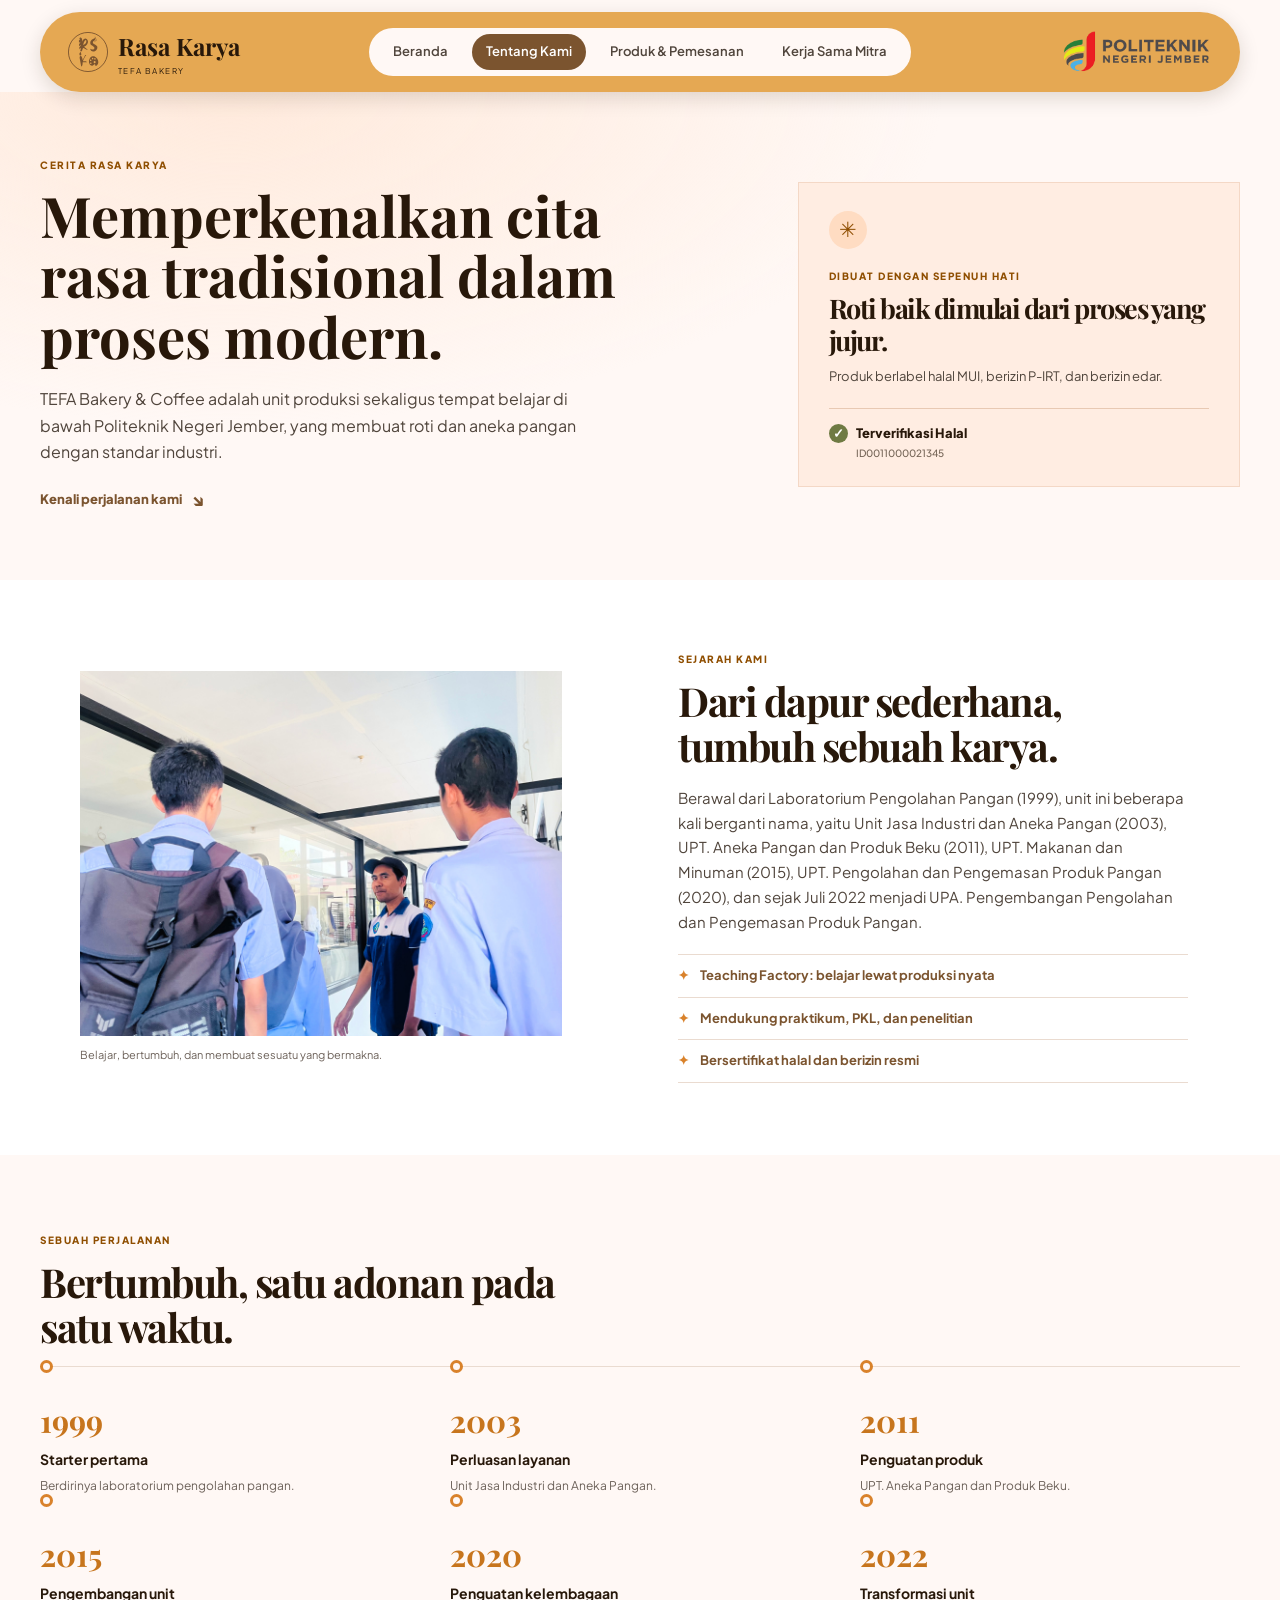
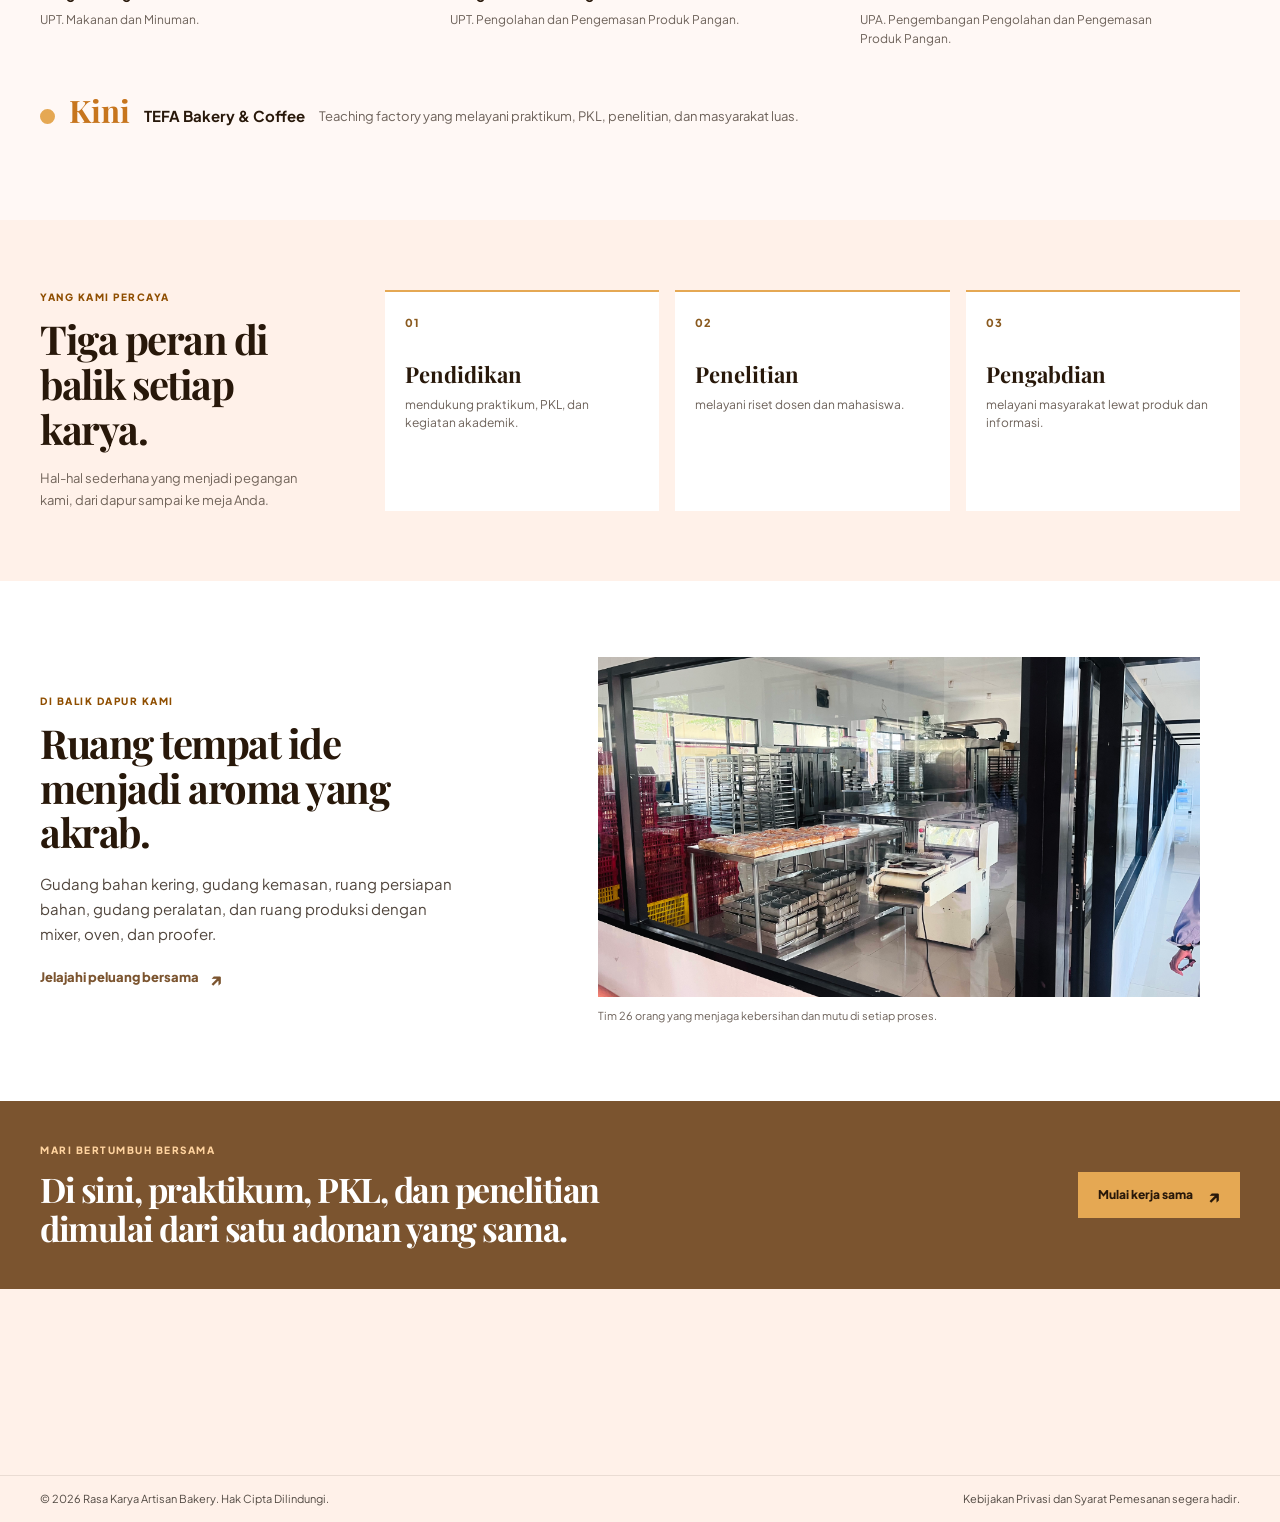
==== commit 73898bd6: "Update [SR]: Tampilan navbar responsive" ====
--- a/pages/about.html
+++ b/pages/about.html
@@ -49,9 +49,9 @@
       </nav>
 
       <div class="header-actions">
-      <div class="header-image">
-        <img src="../assets/images/logo-header-polije.png" alt="logo-polije">  
-      </div>
+        <div class="header-image">
+          <img src="../assets/images/logo-header-polije.png" alt="logo-polije">
+        </div>
       </div>
     </header>
 
--- a/css/style.css
+++ b/css/style.css
@@ -59,27 +59,6 @@
   gap:16px;
   margin-left:auto
 }
-.account {
-  display:flex;
-  flex-direction:column;
-  line-height:1.2;
-  color:var(--text);
-  font-size:11px;
-  padding-left:14px;
-  border-left:1px solid var(--line)
-}
-.account span {
-  color:var(--text-tertiary);
-  font-size:10px
-}
-.account a {
-  color:var(--ink);
-  font-weight:700;
-  text-decoration:none
-}
-.account a:hover {
-  color:var(--orange)
-}
 .header-image {
   flex: 1;
   display: flex;
@@ -130,7 +109,7 @@
   font-weight:600;
   font-size:13px;
   padding:7px 10px;
-  border-radius:20px
+  border-radius:4px
 }
 .material-symbols-outlined {
   display:inline-block;
@@ -157,7 +136,7 @@
   background:var(--cream);
   color:var(--text-nav);
   padding:8px 16px;
-  border-radius:999px
+  border-radius:4px
 }
 .cart {
   display:inline-flex;
@@ -248,54 +227,6 @@
   font-weight:700;
   text-decoration:none
 }
-.micro {
-  font-size:12px;
-  margin-top:24px;
-  color:#82756a
-}
-.hero-visual {
-  height:460px;
-  width:530px;
-  position:relative;
-}
-.hero-visual img {
-  width:100%;
-  height:100%;
-  object-fit:cover;
-  border-radius:12px;
-  filter:saturate(.9)
-}
-.hero-visual:after {
-  content:"";
-  position:absolute;
-  inset:0;
-  background:linear-gradient(135deg,transparent 50%,#28180a55)
-}
-.hero-visual aside {
-  position:absolute;
-  z-index:1;
-  right:-18px;
-  bottom:22px;
-  width:188px;
-  padding:15px;
-  background:#fff;
-  box-shadow:0 12px 32px #2c1a0e24
-}
-.hero-visual aside span {
-  font-size:9px;
-  letter-spacing:1px;
-  color:#8f4e00
-}
-.hero-visual aside strong {
-  display:block;
-  font:700 30px "Playfair Display";
-  color:var(--ink)
-}
-.hero-visual aside p {
-  font-size:11px;
-  line-height:1.4;
-  margin:4px 0
-}
 .stats {
   display:grid;
   grid-template-columns:repeat(4,1fr);
@@ -344,7 +275,7 @@
 }
 .products {
   display:grid;
-  grid-template-columns:repeat(3,1fr);
+  grid-template-columns:repeat(4,1fr);
   gap:24px
 }
 .product {
@@ -516,67 +447,14 @@
   transform:none
 }
 @media(max-width:800px) {
-  .site-header > nav,
-  .site-header > .header-actions {
-    justify-self:auto
-  }
   .shell {
     padding-left:20px;
     padding-right:20px
   }
-  .site-header {
-    height:64px;
-    padding:0 20px;
-    display:flex
-  }
-  .brand b {
-    font-size:20px
-  }
-  nav {
-    display:none;
-    position:absolute;
-    top:64px;
-    left:0;
-    right:0;
-    padding:18px 20px;
-    background:#fff;
-    border-bottom:1px solid var(--line);
-    flex-direction:column
-  }
-  .menu {
-    display:block;
-    min-width:44px;
-    min-height:44px;
-    margin-left:auto;
-    background:none;
-    border:0;
-    font:700 12px "Plus Jakarta Sans";
-    color:var(--brown)
-  }
-  .menu[aria-expanded="true"] + nav {
-    display:flex
-  }
-  .header-actions {
-    gap:8px
-  }
-  .account {
-    display:none
-  }
   .cart {
     display:inline-flex;
     padding:8px
   }
-  .hero {
-    grid-template-columns:1fr;
-    padding-top:48px
-  }
-  .hero h1 {
-    font-size:44px
-  }
-  .hero-visual {
-    width:100%;
-    height:340px
-  }
   .stats,.products {
     grid-template-columns:1fr 1fr
   }
@@ -612,14 +490,11 @@
     grid-template-columns:1fr
   }
   .actions {
-    align-items:flex-start;
-    flex-direction:column;
-    gap:13px
-  }
-  .hero-visual aside {
-    right:10px
-  }
-  .section-head h2,.story h2,.partner h2 {
+      align-items:flex-start;
+      flex-direction:column;
+      gap:13px
+    }
+    .section-head h2,.story h2,.partner h2 {
     font-size:34px
   }
   .partner dl {
@@ -657,10 +532,7 @@
   }
   .home-page .site-header:not(.is-scrolled) .brand { color:#fff }
   .home-page .site-header:not(.is-scrolled) .brand small { color:rgba(255,255,255,.72) }
-  .home-page .site-header:not(.is-scrolled) .account { color:rgba(255,255,255,.85); border-left-color:rgba(255,255,255,.3) }
-  .home-page .site-header:not(.is-scrolled) .account span { color:rgba(255,255,255,.65) }
-  .home-page .site-header:not(.is-scrolled) .account a { color:#fff }
-  .home-page .site-header.is-scrolled {
+    .home-page .site-header.is-scrolled {
     background:var(--gold);
     border-bottom-color:#f4ece6
   }
@@ -723,34 +595,6 @@
   padding:14px max(40px,calc((100% - 1200px) / 2));
   background:#fff1e9
 }
-.schedule-intro {
-  display:flex;
-  align-items:center;
-  gap:10px;
-  flex:0 0 auto;
-  color:var(--ink)
-}
-.schedule-intro > .material-symbols-outlined {
-  display:grid;
-  place-items:center;
-  width:30px;
-  height:30px;
-  border-radius:50%;
-  background:var(--brown);
-  color:#fff;
-  font-size:16px
-}
-.schedule-intro b,
-.schedule-intro small {
-  display:block
-}
-.schedule-intro b {
-  font-size:12px
-}
-.schedule-intro small {
-  color:var(--text-tertiary);
-  font-size:10px
-}
 .bake-schedule ul {
   display:flex;
   flex-wrap:wrap;
@@ -988,8 +832,7 @@
 .footer.home-footer a {
   color:var(--text)
 }
-.halal-note,
-.closed-note {
+.halal-note {
   color:#8f4e00
 }
 .footer.home-footer .copyright {
@@ -1106,7 +949,7 @@
   }
 }
 
-/* ---------- halaman sub tanpa header (koleksi & pemesanan layanan) ----------
+/* Halaman sub tanpa header (koleksi & pemesanan layanan):
    Halaman ini dibuka dari Produk & Pemesanan, jadi header penuh dilepas agar
    tidak ada pintu keluar di tengah proses memilih produk. Yang tersisa:
    tombol kembali (jalan pulang) dan keranjang mengapung (status keranjang). */
@@ -1168,3 +1011,476 @@
     max-width: calc(100% - 84px);
   }
 }
+
+/* Navbar: blok terakhir, sengaja menimpa aturan lama di atas.
+   Desktop (>=901px): navbar pill melayang. Mobile (<=900px): kotak + toggle. */
+
+html { -webkit-text-size-adjust: 100%; text-size-adjust: 100%; }
+body { overflow-x: clip; }   /* cegah geser horizontal tanpa merusak sticky */
+img { max-width: 100%; }
+
+/* Desktop (>= 901px) */
+@media (min-width: 901px) {
+  .site-header {
+    top: 12px;
+    width: calc(100% - 80px);
+    max-width: 1280px;
+    margin: 12px auto 0;
+    padding: 0 28px;
+    border: 0;
+    border-radius: 999px;            /* ganti 24px kalau mau sudut kotak membulat */
+    box-shadow: 0 6px 20px #28180a26;
+  }
+  .menu {
+    display: none;
+  }
+  #navigation {
+    padding: 6px 10px;
+    border-radius: 999px;
+  }
+  nav a {
+    padding: 7px 14px;
+    border-radius: 999px;
+  }
+
+  /* Header punya margin atas 12px, jadi hero ditarik 92px (80 + 12) */
+  .home-page .hero {
+    margin-top: -92px;
+    padding-top: 162px;
+  }
+
+  /* Di atas foto hero, header transparan tanpa bayangan */
+  .home-page .site-header:not(.is-scrolled) {
+    box-shadow: none;
+  }
+}
+
+/* Mobile & tablet (<= 900px) */
+@media (max-width: 900px) {
+
+  .site-header {
+    display: flex;
+    height: 64px;
+    width: auto;
+    max-width: none;
+    margin: 0;
+    padding: 0 16px;
+    top: 0;
+    gap: 10px;
+    border-radius: 0;
+    box-shadow: none;
+    border-bottom: 1px solid #f4ece6;
+    z-index: 1001;
+    position: relative;
+  }
+  .brand {
+    flex: 0 1 auto;
+    min-width: 0;
+    gap: 8px;
+    white-space: nowrap;
+  }
+  .brand-mark img {
+    width: 36px;
+    height: 36px;
+  }
+  .brand b {
+    font-size: 18px;
+  }
+  .brand small {
+    font-size: 7px;
+    margin-top: 4px;
+  }
+  .header-image {
+    flex: 0 0 auto;
+    order: 2;
+    margin-left: auto;
+  }
+  .header-image img {
+    display: block;
+    width: auto;
+    max-width: 80px;
+    max-height: 32px;
+  }
+
+  .menu {
+    order: 3;
+    display: inline-flex;
+    align-items: center;
+    justify-content: center;
+    flex: 0 0 auto;
+    width: 44px;
+    height: 44px;
+    min-width: 44px;
+    min-height: 44px;
+    margin-left: 0;
+    padding: 0;
+    background: none;
+    color: var(--brown);
+    border: 0;
+    border-radius: 0;
+    cursor: pointer;
+    border-radius: 12px;
+  }
+  .menu .material-symbols-outlined {
+    font-size: 24px;
+  }
+
+  /* Dropdown menu: kotak, selebar layar.
+     Memakai #navigation agar menang atas aturan #navigation di atas. */
+  @media (max-width: 900px) {
+
+    .site-header > nav,
+    #navigation {
+        display: none;
+        position: absolute;
+
+        top: 64px;
+        left: 0;
+        right: 0;
+
+        width: 100%;
+
+        flex-direction: column;
+        gap: 4px;
+
+        max-height: calc(100svh - 64px);
+        overflow-y: auto;
+
+        padding: 12px 16px 16px;
+
+        background: #fff;
+        color: #50453C;
+
+        border-bottom: 1px solid var(--line);
+        border-radius: 0 0 36px 36px;
+
+        box-shadow: 0 8px 20px rgba(0, 0, 0, .08);
+
+        z-index: 100;
+    }
+
+}
+  /* PENTING: selector ber-id supaya display:flex ini mengalahkan display:none di atas */
+  .menu[aria-expanded="true"] + #navigation {
+    display: flex;
+  }
+  .site-header nav a {
+    display: flex;
+    align-items: center;
+    min-height: 46px;
+    padding: 10px 14px;
+    font-size: 15px;
+    border-radius: 36px;
+  }
+
+  .home-page .shell {
+    padding-left: 20px;
+    padding-right: 20px;
+  }
+
+  .home-page .hero {
+    min-height: calc(100svh - 64px);
+    padding: 72px 20px 52px;
+  }
+  .home-page .hero h1 {
+    font-size: clamp(34px, 10vw, 46px);
+    line-height: 1.08;
+  }
+  .home-page .lede {
+    max-width: none;
+    margin: 16px 0 24px;
+    font-size: 15px;
+    line-height: 1.65;
+  }
+  .trust-badges > span {
+    padding: 5px 12px;
+    font-size: 11px;
+  }
+  .home-page .hero .primary {
+    display: inline-flex;
+    align-items: center;
+    min-height: 48px;
+    padding: 12px 24px;
+    font-size: 14px;
+  }
+
+  .home-page .collection {
+    padding-top: 36px;
+    padding-bottom: 36px;
+  }
+  .home-page .section-head h2 {
+    font-size: 28px;
+    line-height: 1.2;
+  }
+  .home-page .section-head p:not(.overline) {
+    font-size: 14px;
+    line-height: 1.6;
+  }
+  .home-page .section-head > a {
+    display: inline-flex;
+    align-items: center;
+    min-height: 44px;
+    margin-top: 14px;
+    padding: 10px 16px;
+    font-size: 13px;
+  }
+  .home-page .products {
+    grid-template-columns: repeat(2, minmax(0, 1fr));
+    gap: 16px;
+  }
+  .home-page .product img {
+    height: 200px;
+  }
+  .home-page .product h3 {
+    font-size: 20px;
+  }
+  .home-page .product p {
+    min-height: 0;
+    font-size: 13px;
+    line-height: 1.55;
+  }
+
+  .home-page .stats {
+    grid-template-columns: repeat(2, minmax(0, 1fr));
+    gap: 14px;
+    padding: 28px 20px;
+  }
+  .home-page .stats article {
+    min-height: 0;
+    padding: 18px 12px;
+  }
+  .home-page .stats strong {
+    font-size: 28px;
+  }
+  .home-page .stats b {
+    font-size: 14px;
+  }
+  .home-page .stats p {
+    font-size: 12px;
+    line-height: 1.5;
+  }
+
+  .home-page .story {
+    grid-template-columns: 1fr;
+    min-height: 0;
+    margin: 28px 20px;
+    padding: 0;                       /* menimpa padding dari .home-page .shell */
+  }
+  .home-page .story img {
+    order: -1;                        /* foto di atas, teks di bawah */
+    height: 220px;
+    min-height: 0;
+  }
+  .home-page .story-copy {
+    padding: 26px 22px 30px;
+  }
+  .home-page .story-copy h2 {
+    font-size: 26px;
+  }
+  .home-page .story-copy > p:not(.overline) {
+    font-size: 14px;
+    line-height: 1.65;
+    text-align: left;                 /* justify di layar sempit bikin celah antar kata */
+  }
+  .home-page .story li {
+    padding-left: 24px;
+    font-size: 13px;
+    line-height: 1.55;
+  }
+  .home-page .story .text-link {
+    display: inline-block;
+    padding: 8px 0;
+    font-size: 14px;
+  }
+
+  .home-page .partner {
+    padding: 0 20px 36px;
+  }
+  .home-page .partner-inner {
+    display: block;
+    min-height: 0;
+    padding: 28px 22px;
+  }
+  .home-page .partner h2 {
+    font-size: 26px;
+  }
+  .home-page .partner p:not(.overline) {
+    font-size: 14px;
+    line-height: 1.6;
+  }
+  .home-page .partner .primary {
+    display: inline-flex;
+    align-items: center;
+    min-height: 46px;
+    margin-top: 6px;
+    padding: 12px 20px;
+    font-size: 13px;
+  }
+  .home-page .partner dl {
+    flex-wrap: wrap;
+    gap: 14px;
+    margin: 24px 0 0;
+  }
+  .home-page .partner dl div {
+    flex: 1 1 120px;
+    min-width: 0;
+  }
+  .home-page .partner dt {
+    font-size: 30px;
+  }
+  .home-page .partner dd {
+    font-size: 13px;
+  }
+
+  .footer.home-footer {
+    padding: 32px 0 20px;
+  }
+  .footer.home-footer .footer-grid {
+    grid-template-columns: repeat(2, minmax(0, 1fr));
+    gap: 24px;
+  }
+  .footer.home-footer .footer-grid > div:first-child {
+    grid-column: 1 / -1;
+  }
+  .footer.home-footer p,
+  .footer.home-footer a,
+  .footer.home-footer .footer-grid span {
+    font-size: 13px;
+    line-height: 1.6;
+  }
+  .footer.home-footer .footer-grid a {
+    display: inline-block;
+    padding: 4px 0;
+  }
+  .footer.home-footer .copyright {
+    flex-direction: column;
+    align-items: flex-start;
+    gap: 10px;
+    font-size: 12px;
+  }
+  .footer.home-footer .copyright > span:last-child {
+    flex-wrap: wrap;
+    gap: 6px 20px;
+  }
+}
+
+/* HP (<= 600px): produk 1 kolom */
+@media (max-width: 600px) {
+  .home-page .products {
+    grid-template-columns: 1fr;
+  }
+  .home-page .product img {
+    height: 220px;
+  }
+  .home-page .product p {
+    font-size: 14px;
+  }
+}
+
+/* HP kecil (<= 480px) */
+@media (max-width: 480px) {
+  .site-header {
+    padding: 0 14px;
+    gap: 8px;
+  }
+  .brand b {
+    font-size: 17px;
+  }
+  .header-image img {
+    max-width: 64px;
+  }
+  .home-page .hero {
+    padding: 64px 18px 44px;
+  }
+  .home-page .shell {
+    padding-left: 18px;
+    padding-right: 18px;
+  }
+  .home-page .stats {
+    padding: 24px 18px;
+  }
+  .home-page .story {
+    margin: 24px 18px;
+  }
+  .home-page .partner {
+    padding: 0 18px 32px;
+  }
+  .footer.home-footer .footer-grid {
+    grid-template-columns: 1fr;
+  }
+}
+
+/* HP sangat kecil (<= 400px) */
+@media (max-width: 400px) {
+  .home-page .stats {
+    grid-template-columns: 1fr;
+  }
+  .header-image img {
+    max-width: 56px;
+  }
+}
+
+/* Ikon toggle: hamburger -> X (animasi CSS, tanpa teks) */
+.menu-icon {
+  position: relative;
+  display: block;
+  width: 30px;
+  height: 22px;
+  pointer-events: none;
+}
+
+.menu-icon span {
+  position: absolute;
+  left: 0;
+  width: 100%;
+  height: 3px;
+  background: currentColor;
+  border-radius: 2px;
+
+  transition:
+    transform .3s ease,
+    top .3s ease,
+    opacity .2s ease;
+}
+
+.menu-icon span:nth-child(1) {
+  top: 0;
+}
+
+.menu-icon span:nth-child(2) {
+  top: 9px;
+}
+
+.menu-icon span:nth-child(3) {
+  top: 18px;
+}
+
+.menu[aria-expanded="true"] .menu-icon span:nth-child(1) {
+  top: 9px;
+  transform: rotate(45deg);
+}
+
+.menu[aria-expanded="true"] .menu-icon span:nth-child(2) {
+  opacity: 0;
+  transform: scaleX(0);
+}
+
+.menu[aria-expanded="true"] .menu-icon span:nth-child(3) {
+  top: 9px;
+  transform: rotate(-45deg);
+}
+
+/* Logo Polije dibungkus .header-actions. Di mobile urutan flex ditentukan
+   oleh pembungkusnya, supaya logo tetap rapat ke tombol menu. */
+@media (max-width: 900px) {
+  .header-actions {
+    flex: 0 0 auto;
+    order: 2;
+    margin-left: auto;
+    gap: 0;
+  }
+  .header-actions .header-image {
+    flex: 0 0 auto;
+    margin-left: 0;
+  }
+}
--- a/css/about.css
+++ b/css/about.css
@@ -447,51 +447,7 @@
   background: #f0bf74;
 }
 
-.about-footer {
-  display: grid;
-  grid-template-columns: 2fr 1fr 1fr;
-  gap: 50px;
-  padding: 42px max(24px, calc((100% - var(--content-width)) / 2)) 26px;
-  color: #d4c3b7;
-  background: var(--ink);
-}
-
-.about-footer h3 {
-  margin-bottom: 12px;
-  color: #fff;
-  font-size: 23px;
-  line-height: 1.15;
-}
-
-.about-footer p {
-  max-width: 320px;
-  margin-bottom: 11px;
-  font-size: 12px;
-}
-
-.about-footer a {
-  display: block;
-  margin: 7px 0;
-  color: #d4c3b7;
-  font-size: 12px;
-}
-
 @media (max-width: 900px) {
-  .about-page .menu {
-    display: block;
-    min-width: 44px;
-    min-height: 44px;
-    margin-left: auto;
-    color: var(--brown);
-    background: none;
-    border: 0;
-    font: 700 12px 'Plus Jakarta Sans';
-  }
-
-  .about-page .menu[aria-expanded='true'] + nav {
-    display: flex;
-  }
-
   .about-intro {
     grid-template-columns: minmax(0, 1.1fr) minmax(260px, .9fr);
     gap: 34px;
@@ -523,13 +479,6 @@
     max-width: 520px;
   }
 
-  .about-footer {
-    grid-template-columns: 1.5fr 1fr;
-  }
-
-  .about-footer section:first-child {
-    grid-column: 1 / -1;
-  }
 }
 
 @media (max-width: 650px) {
@@ -637,13 +586,4 @@
     font-size: 30px;
   }
 
-  .about-footer {
-    grid-template-columns: 1fr;
-    gap: 25px;
-    padding: 36px 24px 24px;
-  }
-
-  .about-footer section:first-child {
-    grid-column: auto;
-  }
 }
--- a/css/motion.css
+++ b/css/motion.css
@@ -65,7 +65,6 @@
 .hero-copy > :nth-child(n + 4), .about-intro-copy > :nth-child(n + 4),
 .collection-hero > :nth-child(n + 4), .service-intro > :nth-child(n + 4) { animation-delay: 290ms; }
 
-.hero-visual,
 .about-highlight,
 .gateway-card {
   animation: rise-in 420ms var(--ease-out-soft) both;
@@ -168,7 +167,6 @@
   .collection-hero > *,
   .service-intro > *,
   .partner-hero-center > *,
-  .hero-visual,
   .about-highlight,
   .gateway-card {
     animation-duration: 150ms;
